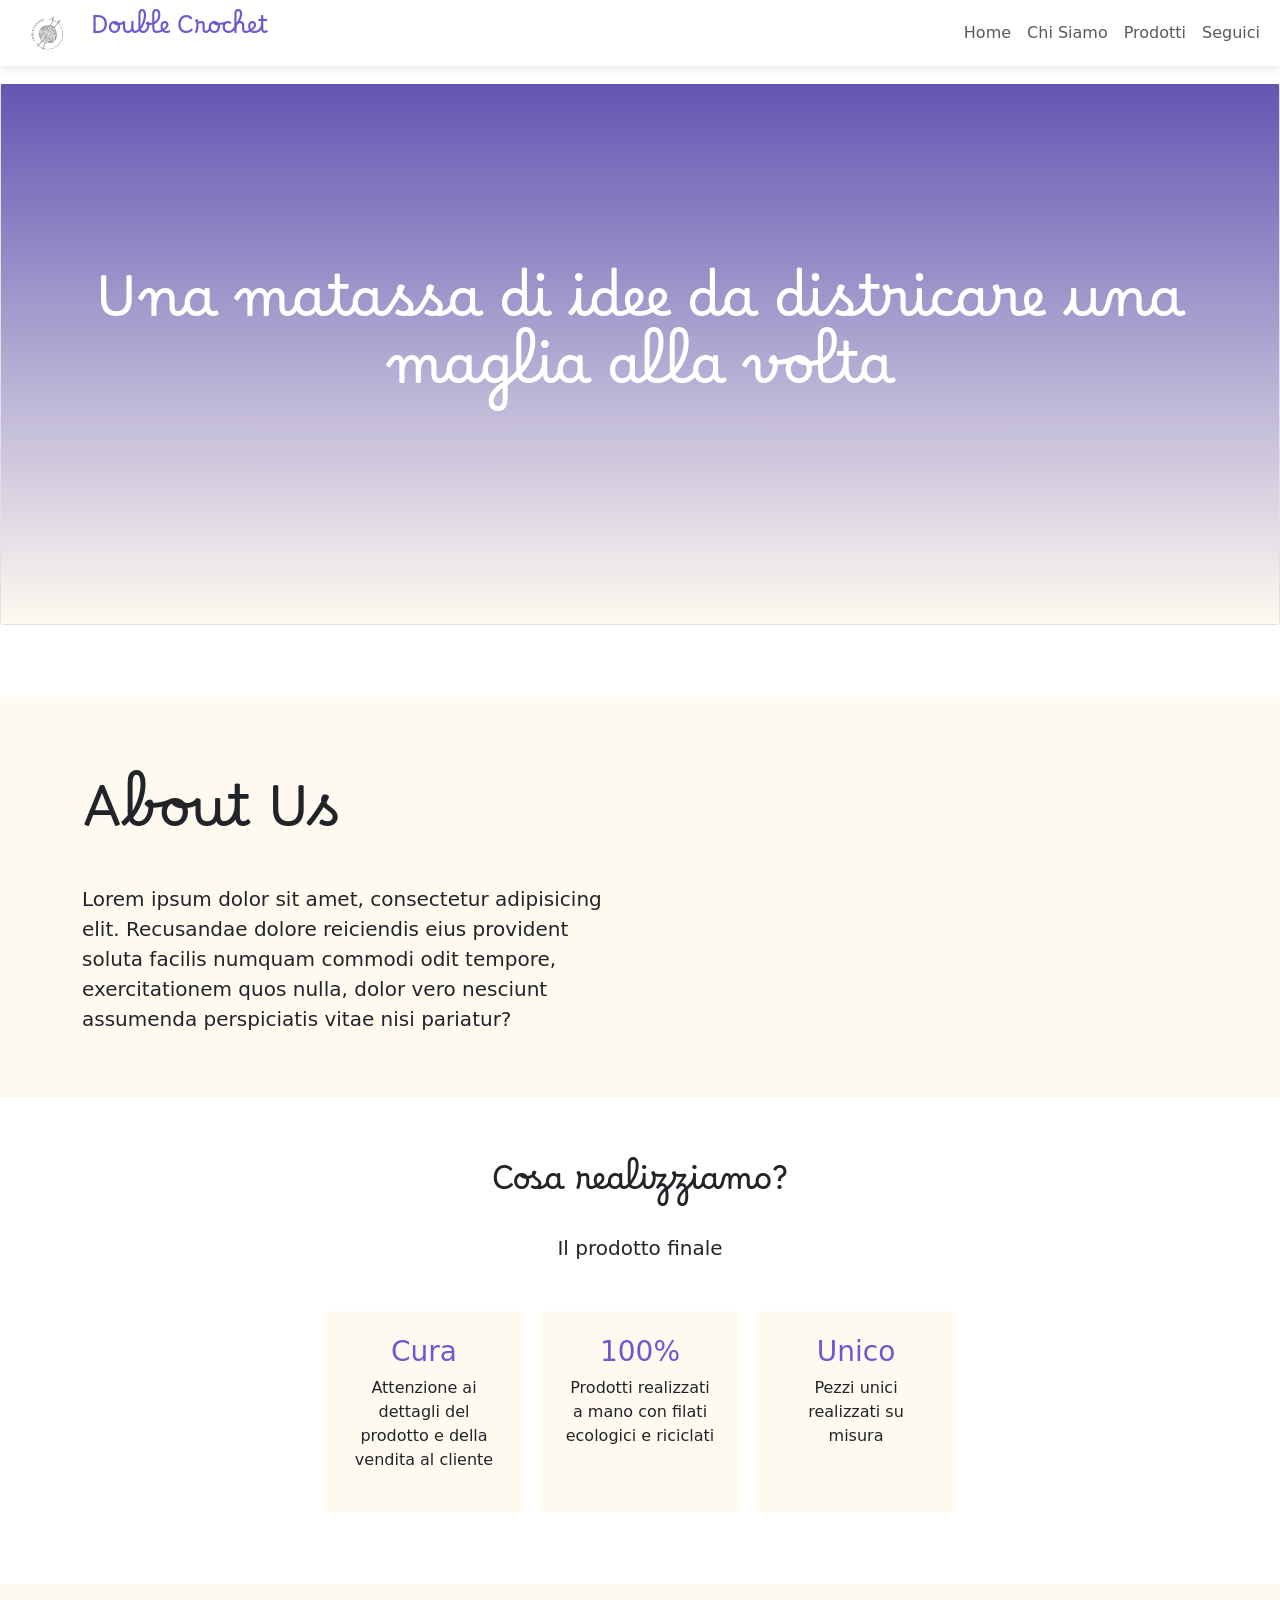
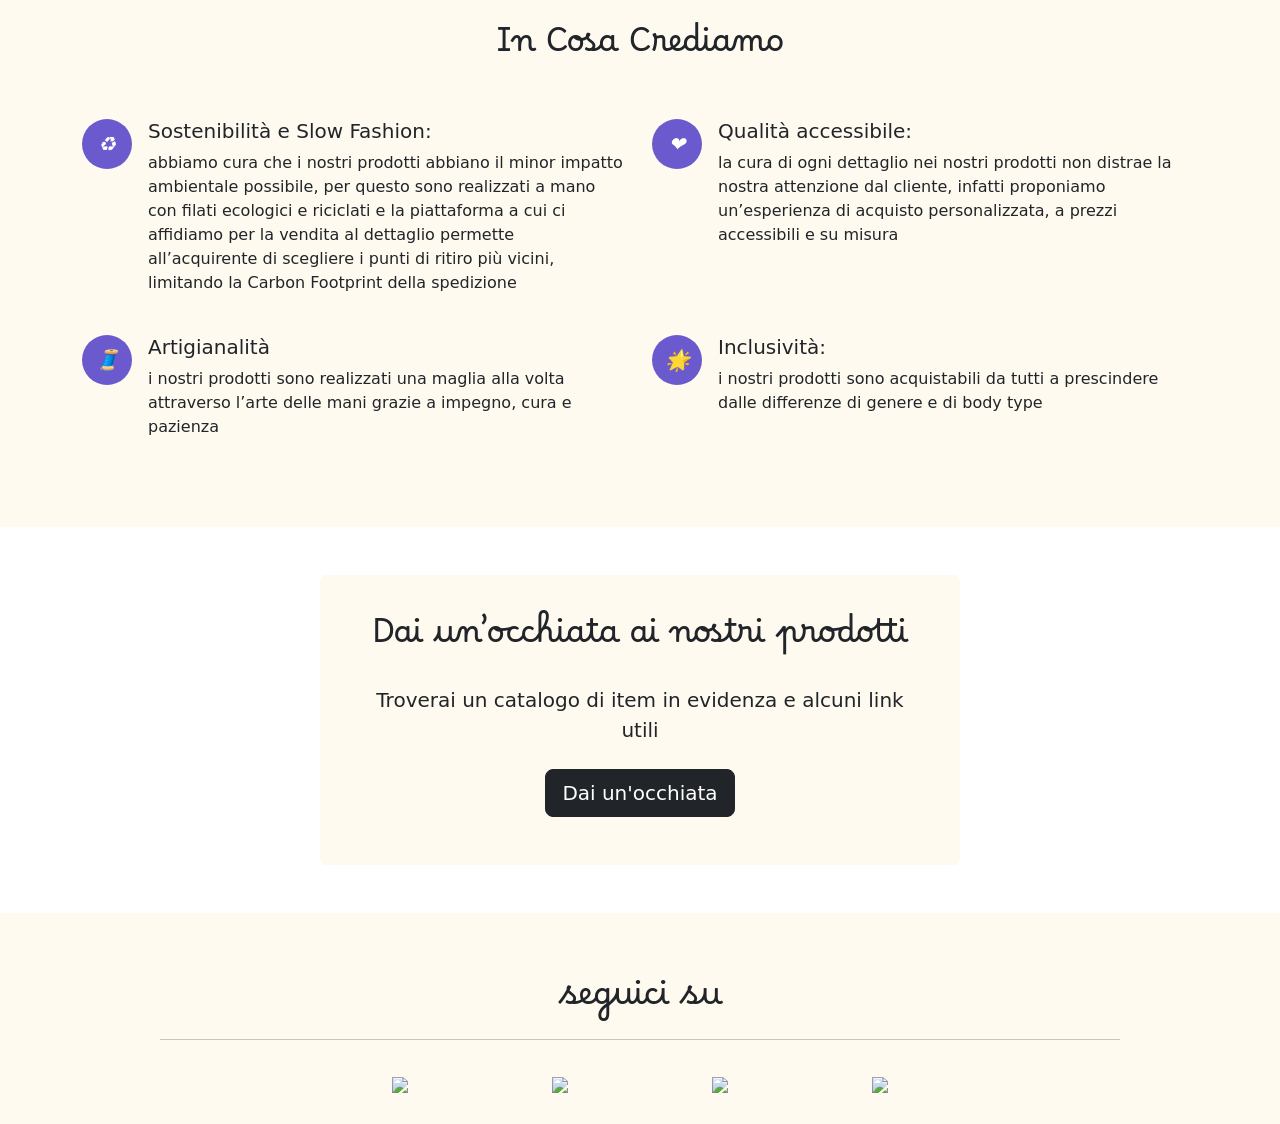
==== index.html @ 1f6bd1cf "prima modifica testi" ====
<!doctype html>
    <head>
        <meta charset="utf-8">
        <meta name="viewport" content="width=device-width, initial-scale=1">
        <title>About DoubleCrochet</title>
        <link rel="icon" type="image/x-icon" href="./images/icon.png"> <!--logo sulla tab-->
        <link rel="stylesheet" href="./style.css">
        <link href="https://cdn.jsdelivr.net/npm/bootstrap@5.3.8/dist/css/bootstrap.min.css" rel="stylesheet" integrity="sha384-sRIl4kxILFvY47J16cr9ZwB07vP4J8+LH7qKQnuqkuIAvNWLzeN8tE5YBujZqJLB" crossorigin="anonymous">
        <!--font google-->
        <link rel="preconnect" href="https://fonts.googleapis.com">
        <link rel="preconnect" href="https://fonts.gstatic.com" crossorigin>
        <link href="https://fonts.googleapis.com/css2?family=Borel&display=swap" rel="stylesheet">
    </head>
  <body>
    <nav class="navbar navbar-expand-lg fixed-top custom-navbar"> <!--navbar-->
        <div class="container-fluid">
          <!-- Brand -->
          <a class="navbar-brand d-flex align-items-center" href="#">
            <img id="logo-crochet" src="./images/Double Crochet (1).png" alt="Logo" class="logo me-2">
            <span class="borel-text brand-text">Double Crochet</span>
          </a>
    
          <!-- Toggler -->
          <button class="navbar-toggler" type="button" data-bs-toggle="collapse" 
            data-bs-target="#navbarSupportedContent"
            aria-controls="navbarSupportedContent" aria-expanded="false" 
            aria-label="Toggle navigation">
            <span class="navbar-toggler-icon"></span>
          </button>
    
          <!-- Menu -->
          <div class="collapse navbar-collapse" id="navbarSupportedContent">
            <ul class="navbar-nav ms-auto mb-2 mb-lg-0">
              <li class="nav-item">
                <a class="nav-link" href="#home">Home</a>
              </li>
              <li class="nav-item">
                <a class="nav-link" href="#about">Chi Siamo</a>
              </li>
              <li class="nav-item">
                <a class="nav-link" href="./pages/items.html">Prodotti</a>
              </li>
              <li class="nav-item">
                <a class="nav-link" href="#social">Seguici</a>
              </li>
            </ul>
          </div>
        </div>
      </nav>
      <!--motto-->
    <div id="home" class=" mx-auto mt-1 my-auto text-center border border-top-0 rounded rounded-1 " style="--bs-border-opacity: .5;">
        <div class="hero d-flex flex-column justify-content-center align-items-center text-center contentDiv">
            <h1 class="borel-text display-4 text-white"> Una matassa di idee da districare una maglia alla volta</h1>
        </div>
    </div>
    <br> <!--presentazione-->
    <section class="pt-5 mt-5 bg-cream" id="about">
        <div class="container py-5">
          <div class="row align-items-center">
            <div class="col-md-6">
              <h1 class="borel-text display-4 mb-4">About Us</h1>
              <p class="lead">Lorem ipsum dolor sit amet, consectetur adipisicing elit. Recusandae dolore reiciendis eius provident soluta facilis numquam commodi odit tempore, exercitationem quos nulla, dolor vero nesciunt assumenda perspiciatis vitae nisi pariatur?</p>
            </div>
          </div>
        </div>
      </section>
    <br>
    <!-- Mission Section -->
    <section class="py-5">
        <div class="container">
        <div class="row justify-content-center">
            <div class="col-lg-8 text-center">
            <h2 class="borel-text mb-4">Cosa realizziamo?</h2>
            <p class="lead mb-4">Il prodotto finale</p>
            <div class="d-flex flex-wrap justify-content-center gap-3 mt-5">
                <div class="text-center p-4 rounded bg-cream" style="max-width: 200px;">
                <h3 class="text-lilla">Cura</h3>
                <p>Attenzione ai dettagli del prodotto e della vendita al cliente</p>
                </div>
                <div class="text-center p-4 rounded bg-cream" style="max-width: 200px;">
                <h3 class="text-lilla">100%</h3>
                <p>Prodotti realizzati a mano con filati ecologici e riciclati
                </p>
                </div>
                <div class="text-center p-4 rounded bg-cream" style="max-width: 200px;">
                <h3 class="text-lilla">Unico</h3>
                <p>Pezzi unici realizzati su misura
                </p>
                </div>
            </div>
            </div>
        </div>
        </div>
    </section>
    <br>
    <!-- Values Section -->
<section class="py-5 bg-cream">
    <div class="container">
      <h2 class="borel-text text-center mb-5">In Cosa Crediamo</h2>
      <div class="row">
        <div class="col-md-6 mb-4">
          <div class="d-flex">
            <div class="flex-shrink-0">
              <div class="bg-lilla text-white rounded-circle d-flex align-items-center justify-content-center" style="width: 50px; height: 50px;">
                <i class="fs-5">♻</i>
              </div>
            </div>
            <div class="flex-grow-1 ms-3">
              <h5 class="mt-0">Sostenibilità e Slow Fashion:</h5>
              <p>abbiamo cura che i nostri prodotti abbiano il minor impatto
                ambientale possibile, per questo sono realizzati a mano con filati ecologici e riciclati e la
                piattaforma a cui ci affidiamo per la vendita al dettaglio permette all’acquirente di scegliere i punti
                di ritiro più vicini, limitando la Carbon Footprint della spedizione</p>
            </div>
          </div>
        </div>
        <div class="col-md-6 mb-4">
          <div class="d-flex">
            <div class="flex-shrink-0">
              <div class="bg-lilla text-white rounded-circle d-flex align-items-center justify-content-center" style="width: 50px; height: 50px;">
                <i class="fs-5">❤</i>
              </div>
            </div>
            <div class="flex-grow-1 ms-3">
              <h5 class="mt-0">Qualità accessibile:</h5>
              <p> la cura di ogni dettaglio nei nostri prodotti non distrae la nostra attenzione dal
                cliente, infatti proponiamo un’esperienza di acquisto personalizzata, a prezzi accessibili e su misura </p>
            </div>
          </div>
        </div>
        <div class="col-md-6 mb-4">
          <div class="d-flex">
            <div class="flex-shrink-0">
              <div class="bg-lilla text-white rounded-circle d-flex align-items-center justify-content-center" style="width: 50px; height: 50px;">
                <i class="fs-5">🧵</i>
              </div>
            </div>
            <div class="flex-grow-1 ms-3">
              <h5 class="mt-0">Artigianalità</h5>
              <p>i nostri prodotti sono realizzati una maglia alla volta attraverso l’arte delle mani grazie
                a impegno, cura e pazienza</p>
            </div>
          </div>
        </div>
        <div class="col-md-6 mb-4">
          <div class="d-flex">
            <div class="flex-shrink-0">
              <div class="bg-lilla text-white rounded-circle d-flex align-items-center justify-content-center" style="width: 50px; height: 50px;">
                <i class="fs-5">🌟</i>
              </div>
            </div>
            <div class="flex-grow-1 ms-3">
              <h5 class="mt-0">Inclusività:</h5>
              <p>i nostri prodotti sono acquistabili da tutti a prescindere dalle differenze di genere e di
                body type</p>
            </div>
          </div>
        </div>
      </div>
    </div>
  </section>
  
  <!-- Call to Action -->
  <section class="py-5 w-75 mx-auto my-auto ">
    <div class="container ">
      <div class="row justify-content-center">
        <div class="col-lg-8 text-center p-5 rounded bg-cream">
          <h2 class="borel-text mb-4">Dai un’occhiata ai nostri prodotti</h2>
          <p class="lead mb-4">Troverai un catalogo di item in evidenza e alcuni link utili</p>
          <a href="./pages/items.html" class="btn btn-dark btn-lg">Dai un'occhiata</a>
        </div>
      </div>
    </div>
  </section>

  <!--social-->
<section id="social" class=" d-flex flex-column text-center bg-cream" >
    <br>
    <div class="w-75 mx-auto my-auto mb-3">
        <h2 class="mt-5 borel-text">seguici su</h2>
        <hr>
    </div>
    <div class="container text-center w-50 mx-auto my-auto">
      <div class="row">
        <div class="col col-6 col-md-4 col-lg-3 mb-1">
          <div class="w-50 mx-auto my-auto">
            <a href="https://www.instagram.com/double.crochet05/"><img src="https://www.edigitalagency.com.au/wp-content/uploads/Instagram-logo-PNG-black-large-size.png" class="img-fluid"></a>
          </div>
        </div>
        <div class="col col-6 col-md-4 col-lg-3 mb-1">
          <div class="w-50 mx-auto my-auto">
            <a href="default.asp"><img src="https://www.pngplay.com/wp-content/uploads/3/Black-Facebook-Logo-Transparent-Background.png" class="img-fluid"></a>
          </div>
        </div>
        <div class="col col-6 col-md-4 col-lg-3 mb-1">
          <div class="w-50 mx-auto my-auto">
            <a href="default.asp"><img src="https://seekvectors.com/files/download/Tik-Tok-Logo-21.png" class="img-fluid"></a>
          </div>
        </div>
        <div class="col col-6 col-md-4 col-lg-3 mb-1">
          <div class="w-50 mx-auto my-auto">
            <a href="default.asp"><img src="https://www.logologo.com/freelogos/Circular-Pinterest-icon-black.png" class="img-fluid"></a>
          </div>
        </div>
      </div>
    </div>
    <br>
  </section>
    <script src="https://cdn.jsdelivr.net/npm/bootstrap@5.3.8/dist/js/bootstrap.bundle.min.js" integrity="sha384-FKyoEForCGlyvwx9Hj09JcYn3nv7wiPVlz7YYwJrWVcXK/BmnVDxM+D2scQbITxI" crossorigin="anonymous"></script>
  </body>
</html>
---- style.css ----
body {
    padding-top: calc(60px + 1.5rem); /* altezza stimata della navbar */
}  

.hero {
    height: 60vh;
    background: linear-gradient(to bottom, #6356b3, #fefaf0);
  }

/*FONT*/
.borel-text {
    font-family: 'Borel', cursive;
  }

/*NAVBAR*/
.custom-navbar {
    background-color: rgba(255, 255, 255, 0.95);
    box-shadow: 0 2px 10px rgba(0, 0, 0, 0.1);
  }

  /* Spazio sotto la navbar per evitare che copra i contenuti */
    body {
        padding-top: 80px;             /* uguale all’altezza navbar */
    }

    /* Responsive */
@media (max-width: 768px) {
    .logo {
      height: 50px;
    }
    .brand-text {
      font-size: 1.4rem;
    }
    body {
      padding-top: 50px;           /* navbar più bassa in mobile */
    }
  }

  @media (max-width: 768px) {
    #logo-crochet {
        display: none !important;
    }
  }

  /*COLORI*/
  .brand-text {
    color: #6a5acd; /* Lilla */
    font-size: 1.5rem;
  }
  .bg-cream {
    background-color: #fefaf0; /* Crema */
  }
  .bg-lilla {
    background-color: #6a5acd; /* Lilla */
  }
  .text-lilla {
    color: #6a5acd;
  }
  .border-lilla {
    border-color: #6a5acd !important;
  }
  .about-line {
    border-color: #6a5acd !important;
  }
  .btn-primary {
    background-color: #6a5acd;
    border-color: #6a5acd;
  }
  .btn-outline-primary {
    color: #6a5acd;
    border-color: #6a5acd;
  }
  .btn-outline-primary:hover {
    background-color: #6a5acd;
    color: white;
  }

  /*ICONE E LOGHI*/
  .social-icon {
    transition: transform 0.3s;
  }
  .social-icon:hover {
    transform: scale(1.1);
  }

  .logo {
    height: 40px;
  }

  /*ombre*/
  .ombra1 {
    border: 1px solid black;
    padding: 10px;
    box-shadow: 2px 4px 8px rgba(0, 0, 0, 0.1);
  }
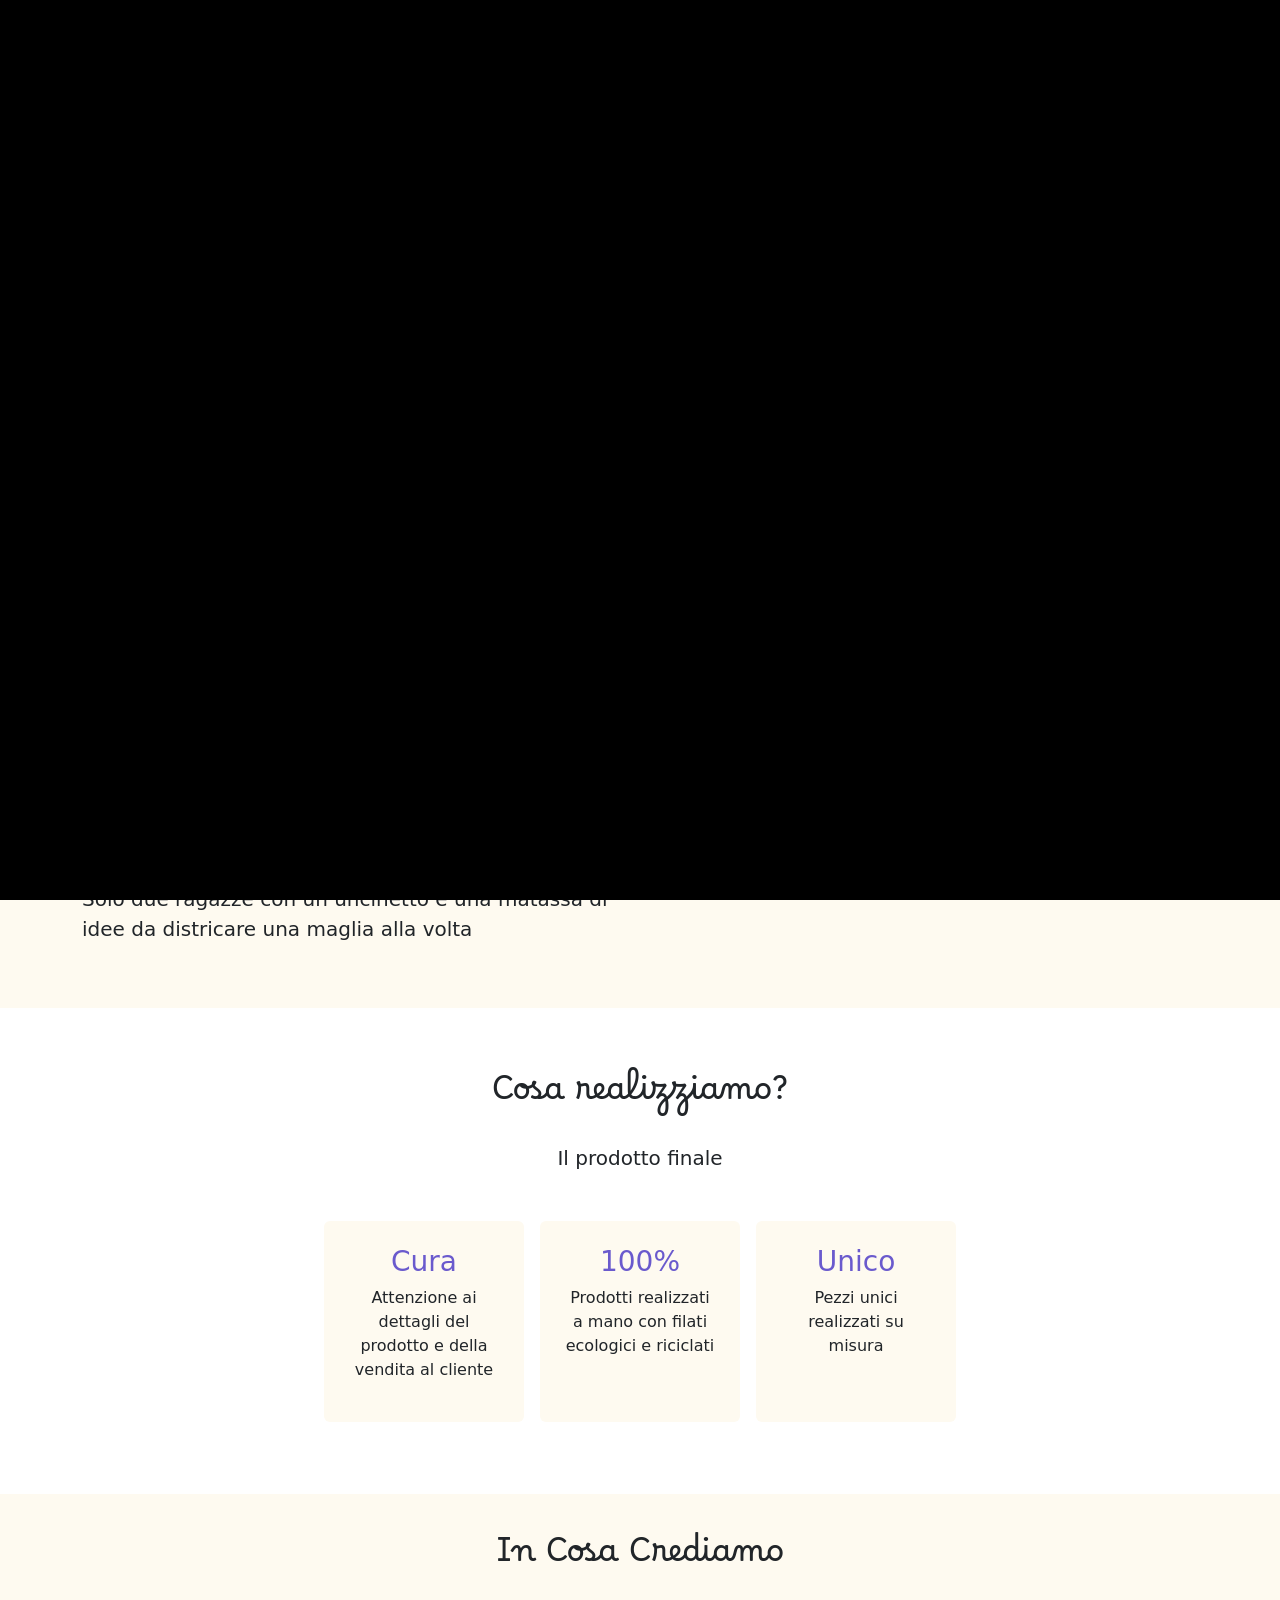
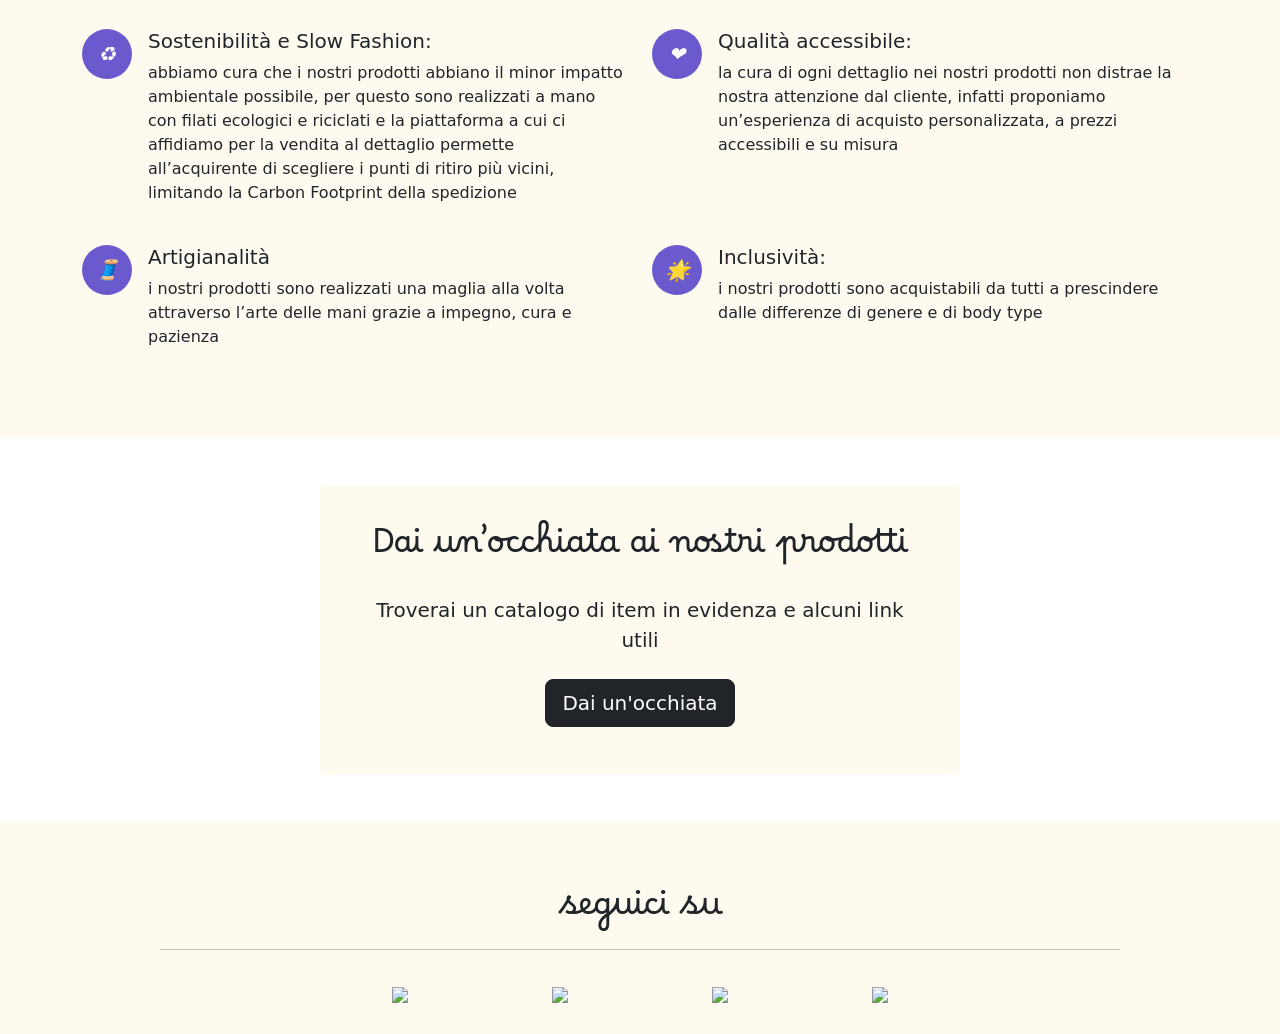
==== commit 291598dc: "aggiunta video intro" ====
--- a/index.html
+++ b/index.html
@@ -12,6 +12,23 @@
         <link href="https://fonts.googleapis.com/css2?family=Borel&display=swap" rel="stylesheet">
     </head>
   <body>
+
+     <!--VIDEO-->
+     <div id="splash-screen">
+      <!-- Video Desktop -->
+      <video autoplay muted playsinline class="splash-video desktop-video">
+          <source src="./videos/introDesktop.mp4" type="video/mp4">
+          Il tuo browser non supporta il tag video.
+      </video>
+  
+      <!-- Video Mobile -->
+      <video autoplay muted playsinline class="splash-video mobile-video">
+          <source src="./videos/videoMobile.mp4" type="video/mp4">
+          Il tuo browser non supporta il tag video.
+      </video>
+  </div>
+
+
     <nav class="navbar navbar-expand-lg fixed-top custom-navbar"> <!--navbar-->
         <div class="container-fluid">
           <!-- Brand -->
@@ -59,7 +76,7 @@
           <div class="row align-items-center">
             <div class="col-md-6">
               <h1 class="borel-text display-4 mb-4">About Us</h1>
-              <p class="lead">Lorem ipsum dolor sit amet, consectetur adipisicing elit. Recusandae dolore reiciendis eius provident soluta facilis numquam commodi odit tempore, exercitationem quos nulla, dolor vero nesciunt assumenda perspiciatis vitae nisi pariatur?</p>
+              <p class="lead">Solo due ragazze con un uncinetto e una matassa di idee da districare una maglia alla volta</p>
             </div>
           </div>
         </div>
@@ -207,5 +224,18 @@
     <br>
   </section>
     <script src="https://cdn.jsdelivr.net/npm/bootstrap@5.3.8/dist/js/bootstrap.bundle.min.js" integrity="sha384-FKyoEForCGlyvwx9Hj09JcYn3nv7wiPVlz7YYwJrWVcXK/BmnVDxM+D2scQbITxI" crossorigin="anonymous"></script>
+    <script>
+      // Gestisci entrambi i video
+document.querySelectorAll('.splash-video').forEach(video => {
+    video.addEventListener('ended', function() {
+        const splashScreen = document.getElementById('splash-screen');
+        splashScreen.classList.add('fade-out');
+        
+        setTimeout(() => {
+            splashScreen.remove();
+        }, 500);
+    });
+});
+    </script>
   </body>
 </html>
--- a/style.css
+++ b/style.css
@@ -92,4 +92,60 @@
     border: 1px solid black;
     padding: 10px;
     box-shadow: 2px 4px 8px rgba(0, 0, 0, 0.1);
-  }+  }
+
+
+  #splash-screen {
+    position: fixed;
+    top: 0;
+    left: 0;
+    width: 100vw;
+    height: 100vh;
+    background-color: #000;
+    z-index: 9999;
+    display: flex;
+    justify-content: center;
+    align-items: center;
+    overflow: hidden;
+    opacity: 1;
+    visibility: visible;
+    transition: opacity 0.5s ease-out, visibility 0.5s;
+}
+
+/* Classe per il fade out */
+#splash-screen.fade-out {
+    opacity: 0;
+    visibility: hidden;
+}
+
+/* Nascondi mobile di default */
+.mobile-video { 
+    display: none; 
+}
+
+/* Mostra solo su mobile */
+@media (max-width: 768px) {
+    .desktop-video { 
+        display: none; 
+    }
+    .mobile-video { 
+        display: block;
+    }
+}
+
+/* Stili comuni per entrambi i video */
+.splash-video {
+    width: 80%;
+    max-width: 800px;
+    height: auto;
+    object-fit: contain;
+}
+
+@media (max-width: 768px) {
+  .splash-video {
+      width: auto;
+      height: auto;
+      max-width: 100%;
+      max-height: 100%;
+  }
+}
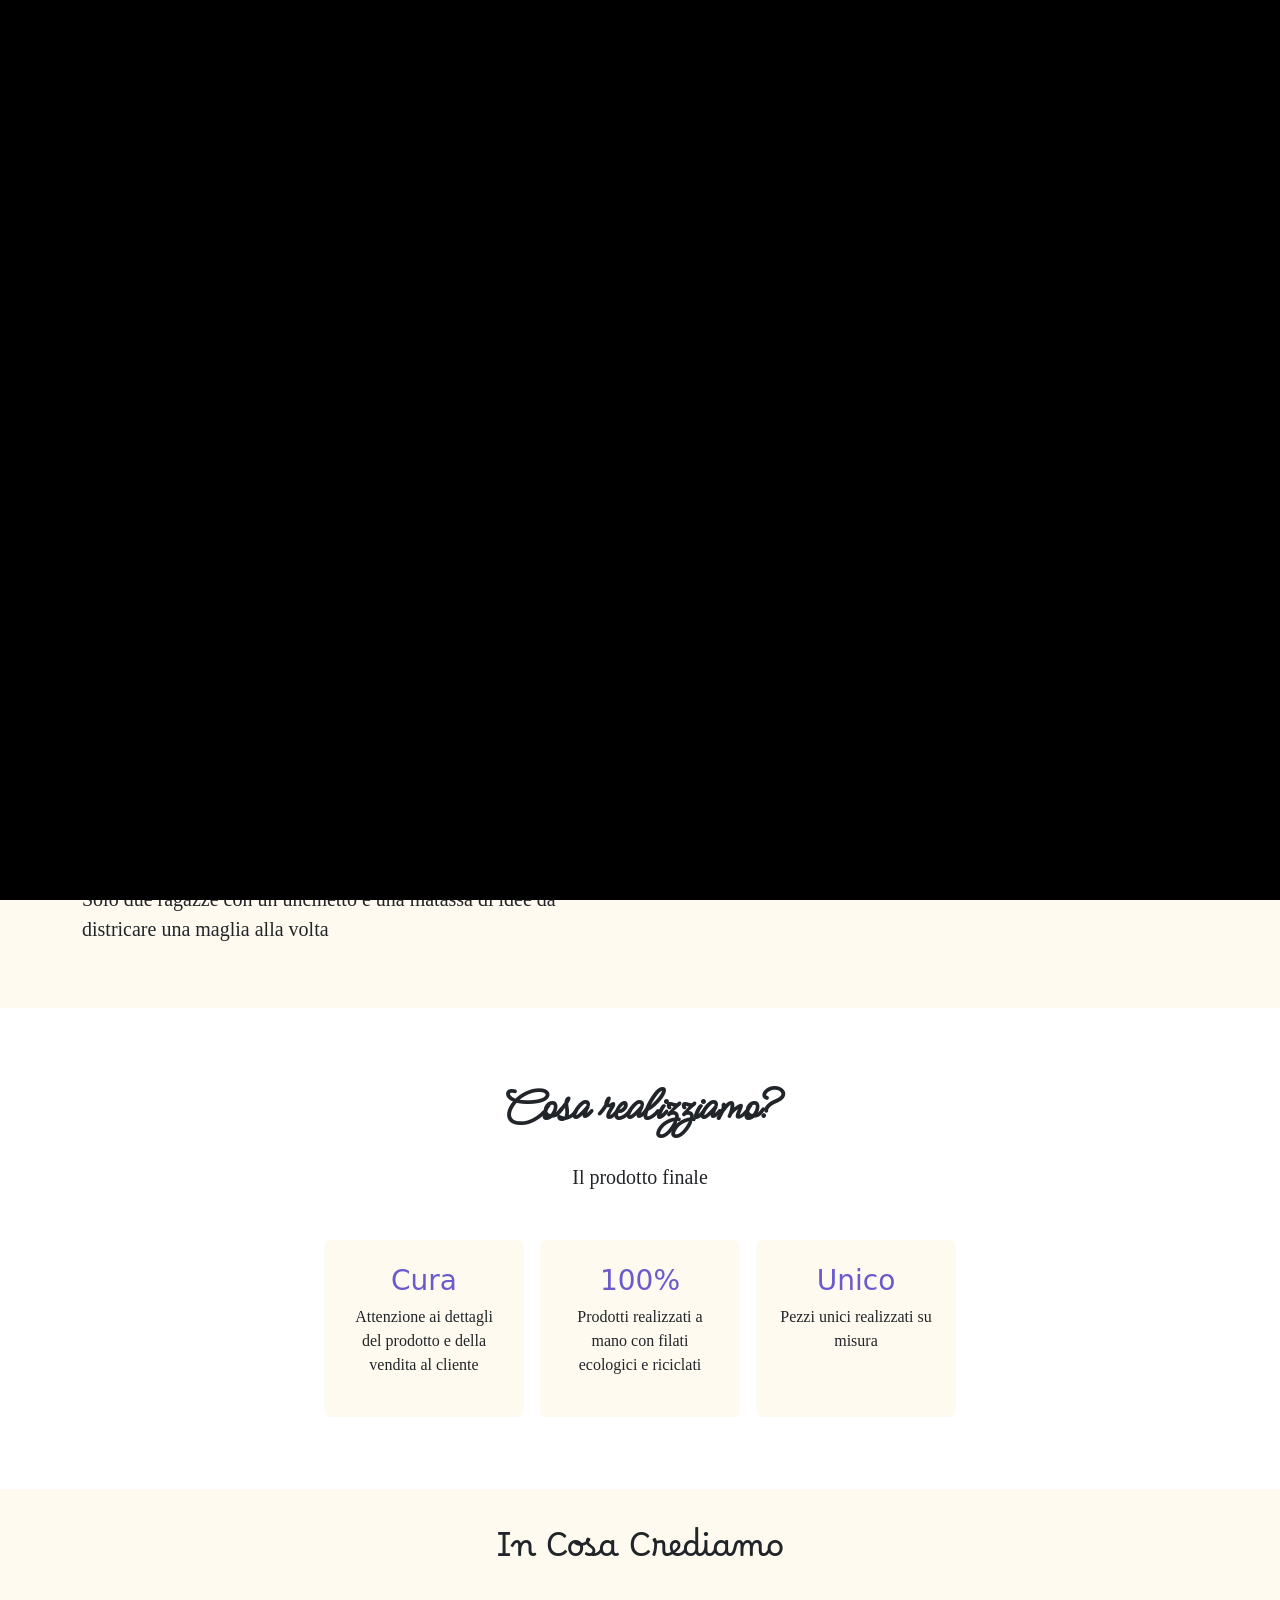
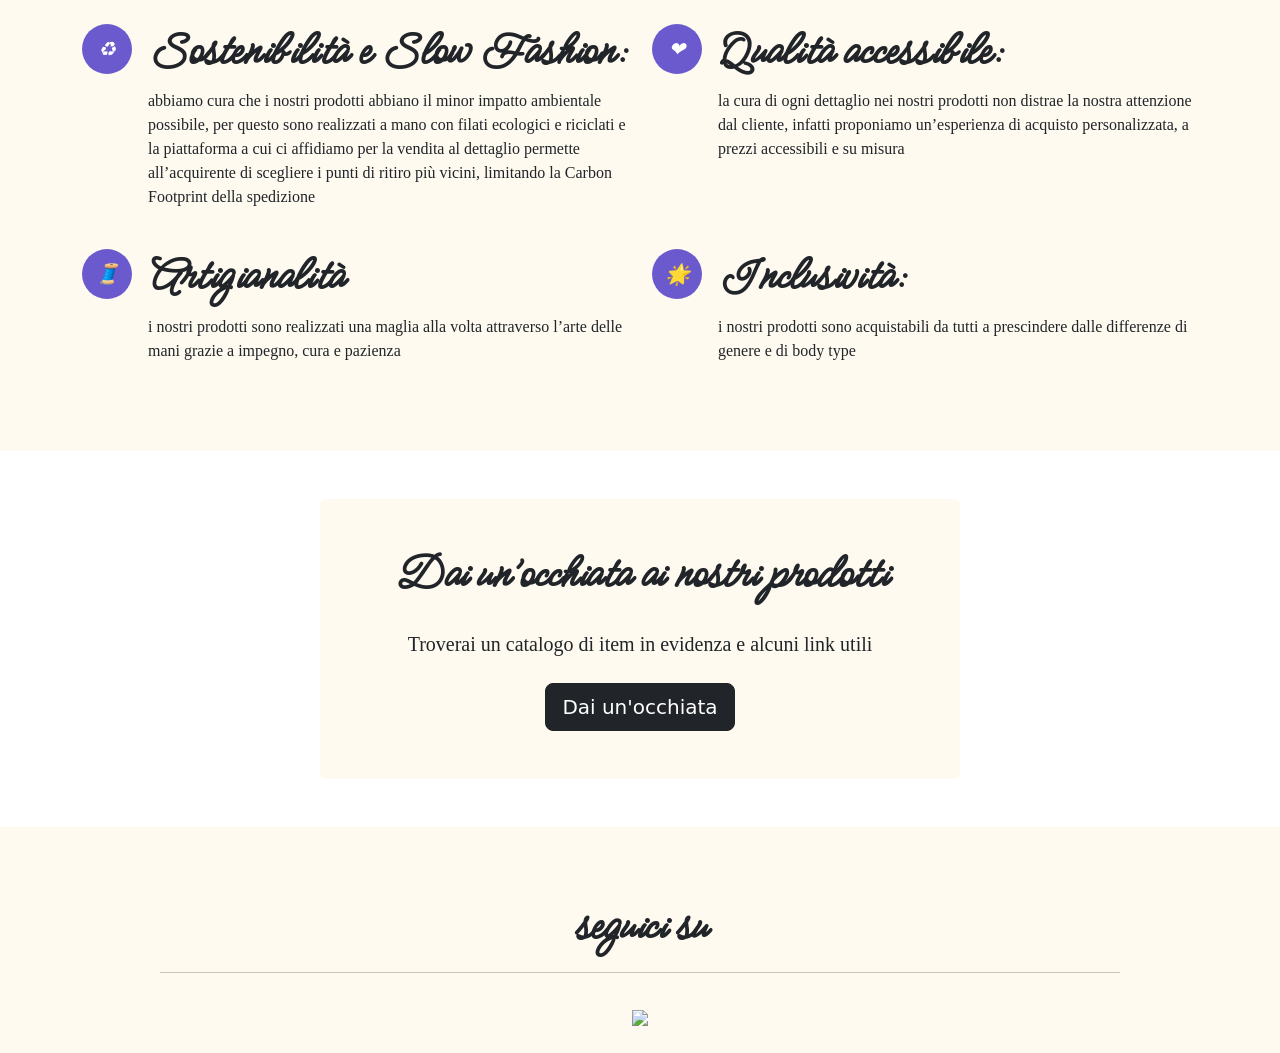
==== commit 84f59f9e: "modifiche al testo, alla sezione social e ai titoli" ====
--- a/index.html
+++ b/index.html
@@ -9,7 +9,8 @@
         <!--font google-->
         <link rel="preconnect" href="https://fonts.googleapis.com">
         <link rel="preconnect" href="https://fonts.gstatic.com" crossorigin>
-        <link href="https://fonts.googleapis.com/css2?family=Borel&display=swap" rel="stylesheet">
+        <link href="https://fonts.googleapis.com/css2?family=Borel&family=Meow+Script&family=Tinos:ital,wght@0,400;0,700;1,400;1,700&display=swap" rel="stylesheet">
+
     </head>
   <body>
 
@@ -23,7 +24,7 @@
   
       <!-- Video Mobile -->
       <video autoplay muted playsinline class="splash-video mobile-video">
-          <source src="./videos/videoMobile.mp4" type="video/mp4">
+          <source src="./videos/videoMobileBorders.mp4" type="video/mp4">
           Il tuo browser non supporta il tag video.
       </video>
   </div>
@@ -34,7 +35,7 @@
           <!-- Brand -->
           <a class="navbar-brand d-flex align-items-center" href="#">
             <img id="logo-crochet" src="./images/Double Crochet (1).png" alt="Logo" class="logo me-2">
-            <span class="borel-text brand-text">Double Crochet</span>
+            <span class="meow-script-regular brand-text">Double Crochet</span>
           </a>
     
           <!-- Toggler -->
@@ -67,7 +68,7 @@
       <!--motto-->
     <div id="home" class=" mx-auto mt-1 my-auto text-center border border-top-0 rounded rounded-1 " style="--bs-border-opacity: .5;">
         <div class="hero d-flex flex-column justify-content-center align-items-center text-center contentDiv">
-            <h1 class="borel-text display-4 text-white"> Una matassa di idee da districare una maglia alla volta</h1>
+            <h1 class="meow-script-regular display-4 text-white"> Una matassa di idee da districare una maglia alla volta</h1>
         </div>
     </div>
     <br> <!--presentazione-->
@@ -75,8 +76,8 @@
         <div class="container py-5">
           <div class="row align-items-center">
             <div class="col-md-6">
-              <h1 class="borel-text display-4 mb-4">About Us</h1>
-              <p class="lead">Solo due ragazze con un uncinetto e una matassa di idee da districare una maglia alla volta</p>
+              <h1 class="meow-script-regular display-4 mb-4">About Us</h1>
+              <p class="lead tinosText">Solo due ragazze con un uncinetto e una matassa di idee da districare una maglia alla volta</p>
             </div>
           </div>
         </div>
@@ -87,21 +88,21 @@
         <div class="container">
         <div class="row justify-content-center">
             <div class="col-lg-8 text-center">
-            <h2 class="borel-text mb-4">Cosa realizziamo?</h2>
-            <p class="lead mb-4">Il prodotto finale</p>
+            <h2 class="meow-script-regular mb-4">Cosa realizziamo?</h2>
+            <p class="lead mb-4 tinosText">Il prodotto finale</p>
             <div class="d-flex flex-wrap justify-content-center gap-3 mt-5">
                 <div class="text-center p-4 rounded bg-cream" style="max-width: 200px;">
                 <h3 class="text-lilla">Cura</h3>
-                <p>Attenzione ai dettagli del prodotto e della vendita al cliente</p>
+                <p class="tinosText">Attenzione ai dettagli del prodotto e della vendita al cliente</p>
                 </div>
                 <div class="text-center p-4 rounded bg-cream" style="max-width: 200px;">
                 <h3 class="text-lilla">100%</h3>
-                <p>Prodotti realizzati a mano con filati ecologici e riciclati
+                <p class="tinosText">Prodotti realizzati a mano con filati ecologici e riciclati
                 </p>
                 </div>
                 <div class="text-center p-4 rounded bg-cream" style="max-width: 200px;">
                 <h3 class="text-lilla">Unico</h3>
-                <p>Pezzi unici realizzati su misura
+                <p class="tinosText">Pezzi unici realizzati su misura
                 </p>
                 </div>
             </div>
@@ -123,8 +124,8 @@
               </div>
             </div>
             <div class="flex-grow-1 ms-3">
-              <h5 class="mt-0">Sostenibilità e Slow Fashion:</h5>
-              <p>abbiamo cura che i nostri prodotti abbiano il minor impatto
+              <h5 class="mt-0 meow-script-regular">Sostenibilità e Slow Fashion:</h5>
+              <p class="tinosText">abbiamo cura che i nostri prodotti abbiano il minor impatto
                 ambientale possibile, per questo sono realizzati a mano con filati ecologici e riciclati e la
                 piattaforma a cui ci affidiamo per la vendita al dettaglio permette all’acquirente di scegliere i punti
                 di ritiro più vicini, limitando la Carbon Footprint della spedizione</p>
@@ -139,8 +140,8 @@
               </div>
             </div>
             <div class="flex-grow-1 ms-3">
-              <h5 class="mt-0">Qualità accessibile:</h5>
-              <p> la cura di ogni dettaglio nei nostri prodotti non distrae la nostra attenzione dal
+              <h5 class="mt-0 meow-script-regular">Qualità accessibile:</h5>
+              <p class="tinosText"> la cura di ogni dettaglio nei nostri prodotti non distrae la nostra attenzione dal
                 cliente, infatti proponiamo un’esperienza di acquisto personalizzata, a prezzi accessibili e su misura </p>
             </div>
           </div>
@@ -153,8 +154,8 @@
               </div>
             </div>
             <div class="flex-grow-1 ms-3">
-              <h5 class="mt-0">Artigianalità</h5>
-              <p>i nostri prodotti sono realizzati una maglia alla volta attraverso l’arte delle mani grazie
+              <h5 class="mt-0 meow-script-regular">Artigianalità</h5>
+              <p class="tinosText">i nostri prodotti sono realizzati una maglia alla volta attraverso l’arte delle mani grazie
                 a impegno, cura e pazienza</p>
             </div>
           </div>
@@ -167,8 +168,8 @@
               </div>
             </div>
             <div class="flex-grow-1 ms-3">
-              <h5 class="mt-0">Inclusività:</h5>
-              <p>i nostri prodotti sono acquistabili da tutti a prescindere dalle differenze di genere e di
+              <h5 class="mt-0 meow-script-regular">Inclusività:</h5>
+              <p class="tinosText">i nostri prodotti sono acquistabili da tutti a prescindere dalle differenze di genere e di
                 body type</p>
             </div>
           </div>
@@ -182,47 +183,65 @@
     <div class="container ">
       <div class="row justify-content-center">
         <div class="col-lg-8 text-center p-5 rounded bg-cream">
-          <h2 class="borel-text mb-4">Dai un’occhiata ai nostri prodotti</h2>
-          <p class="lead mb-4">Troverai un catalogo di item in evidenza e alcuni link utili</p>
-          <a href="./pages/items.html" class="btn btn-dark btn-lg">Dai un'occhiata</a>
+          <h2 class="meow-script-regular mb-4">Dai un’occhiata ai nostri prodotti</h2>
+          <p class="lead mb-4 tinosText">Troverai un catalogo di item in evidenza e alcuni link utili</p>
+          <a href="./pages/items.html" class="btn btn-dark btn-lg tinosText">Dai un'occhiata</a>
         </div>
       </div>
     </div>
   </section>
 
   <!--social-->
-<section id="social" class=" d-flex flex-column text-center bg-cream" >
+  <section id="social" class="d-flex flex-column text-center bg-cream">
     <br>
     <div class="w-75 mx-auto my-auto mb-3">
-        <h2 class="mt-5 borel-text">seguici su</h2>
-        <hr>
-    </div>
-    <div class="container text-center w-50 mx-auto my-auto">
-      <div class="row">
+      <h2 class="mt-5 meow-script-regular">seguici su</h2>
+      <hr>
+    </div>
+  
+    <div class="container text-center mx-auto my-auto">
+      <div class="d-flex justify-content-center">
+        <div class="w-25">
+          <a href="https://www.instagram.com/double.crochet05/">
+            <img src="https://www.edigitalagency.com.au/wp-content/uploads/Instagram-logo-PNG-black-large-size.png" 
+                 class="img-fluid" 
+                 style="max-width: 80px;">
+          </a>
+        </div>
+      </div>
+    </div>
+  
+        <!-- Appunti: altri social (nascosti)
         <div class="col col-6 col-md-4 col-lg-3 mb-1">
           <div class="w-50 mx-auto my-auto">
-            <a href="https://www.instagram.com/double.crochet05/"><img src="https://www.edigitalagency.com.au/wp-content/uploads/Instagram-logo-PNG-black-large-size.png" class="img-fluid"></a>
-          </div>
-        </div>
+            <a href="default.asp">
+              <img src="https://www.pngplay.com/wp-content/uploads/3/Black-Facebook-Logo-Transparent-Background.png" class="img-fluid">
+            </a>
+          </div>
+        </div>
+  
         <div class="col col-6 col-md-4 col-lg-3 mb-1">
           <div class="w-50 mx-auto my-auto">
-            <a href="default.asp"><img src="https://www.pngplay.com/wp-content/uploads/3/Black-Facebook-Logo-Transparent-Background.png" class="img-fluid"></a>
-          </div>
-        </div>
+            <a href="default.asp">
+              <img src="https://seekvectors.com/files/download/Tik-Tok-Logo-21.png" class="img-fluid">
+            </a>
+          </div>
+        </div>
+  
         <div class="col col-6 col-md-4 col-lg-3 mb-1">
           <div class="w-50 mx-auto my-auto">
-            <a href="default.asp"><img src="https://seekvectors.com/files/download/Tik-Tok-Logo-21.png" class="img-fluid"></a>
-          </div>
-        </div>
-        <div class="col col-6 col-md-4 col-lg-3 mb-1">
-          <div class="w-50 mx-auto my-auto">
-            <a href="default.asp"><img src="https://www.logologo.com/freelogos/Circular-Pinterest-icon-black.png" class="img-fluid"></a>
-          </div>
-        </div>
+            <a href="default.asp">
+              <img src="https://www.logologo.com/freelogos/Circular-Pinterest-icon-black.png" class="img-fluid">
+            </a>
+          </div>
+        </div>
+        -->
+  
       </div>
     </div>
     <br>
   </section>
+  
     <script src="https://cdn.jsdelivr.net/npm/bootstrap@5.3.8/dist/js/bootstrap.bundle.min.js" integrity="sha384-FKyoEForCGlyvwx9Hj09JcYn3nv7wiPVlz7YYwJrWVcXK/BmnVDxM+D2scQbITxI" crossorigin="anonymous"></script>
     <script>
       // Gestisci entrambi i video
--- a/style.css
+++ b/style.css
@@ -11,6 +11,25 @@
 .borel-text {
     font-family: 'Borel', cursive;
   }
+
+.tinosText {
+  font-family: "Tinos", serif;
+}  
+
+.meow-script-regular {
+  font-family: "Meow Script", cursive;
+  font-weight: 600;
+  font-style: normal;
+  font-size: 48px;
+}
+
+@media (max-width: 768px) {
+  .meow-script-regular {
+    /* Riduci la dimensione */
+    font-size: 32px; 
+  }
+}
+
 
 /*NAVBAR*/
 .custom-navbar {
@@ -124,7 +143,7 @@
 }
 
 /* Mostra solo su mobile */
-@media (max-width: 768px) {
+@media (max-width: 1000px) {
     .desktop-video { 
         display: none; 
     }
@@ -135,17 +154,26 @@
 
 /* Stili comuni per entrambi i video */
 .splash-video {
-    width: 80%;
+    width: 100%;
     max-width: 800px;
     height: auto;
     object-fit: contain;
-}
+  }
+  
 
-@media (max-width: 768px) {
-  .splash-video {
-      width: auto;
-      height: auto;
-      max-width: 100%;
-      max-height: 100%;
+  .desktop-video.splash-video {
+      width: 100%;       
+      height: 100%;       
+      object-fit: cover;  
+      max-width: none;    
   }
-}
+  
+  /* Il resto del tuo CSS rimane invariato */
+  @media (max-width: 768px) {
+   .splash-video {
+   width: auto;
+   height: auto;
+   max-width: 100%;
+   max-height: 100%;
+   }
+  }
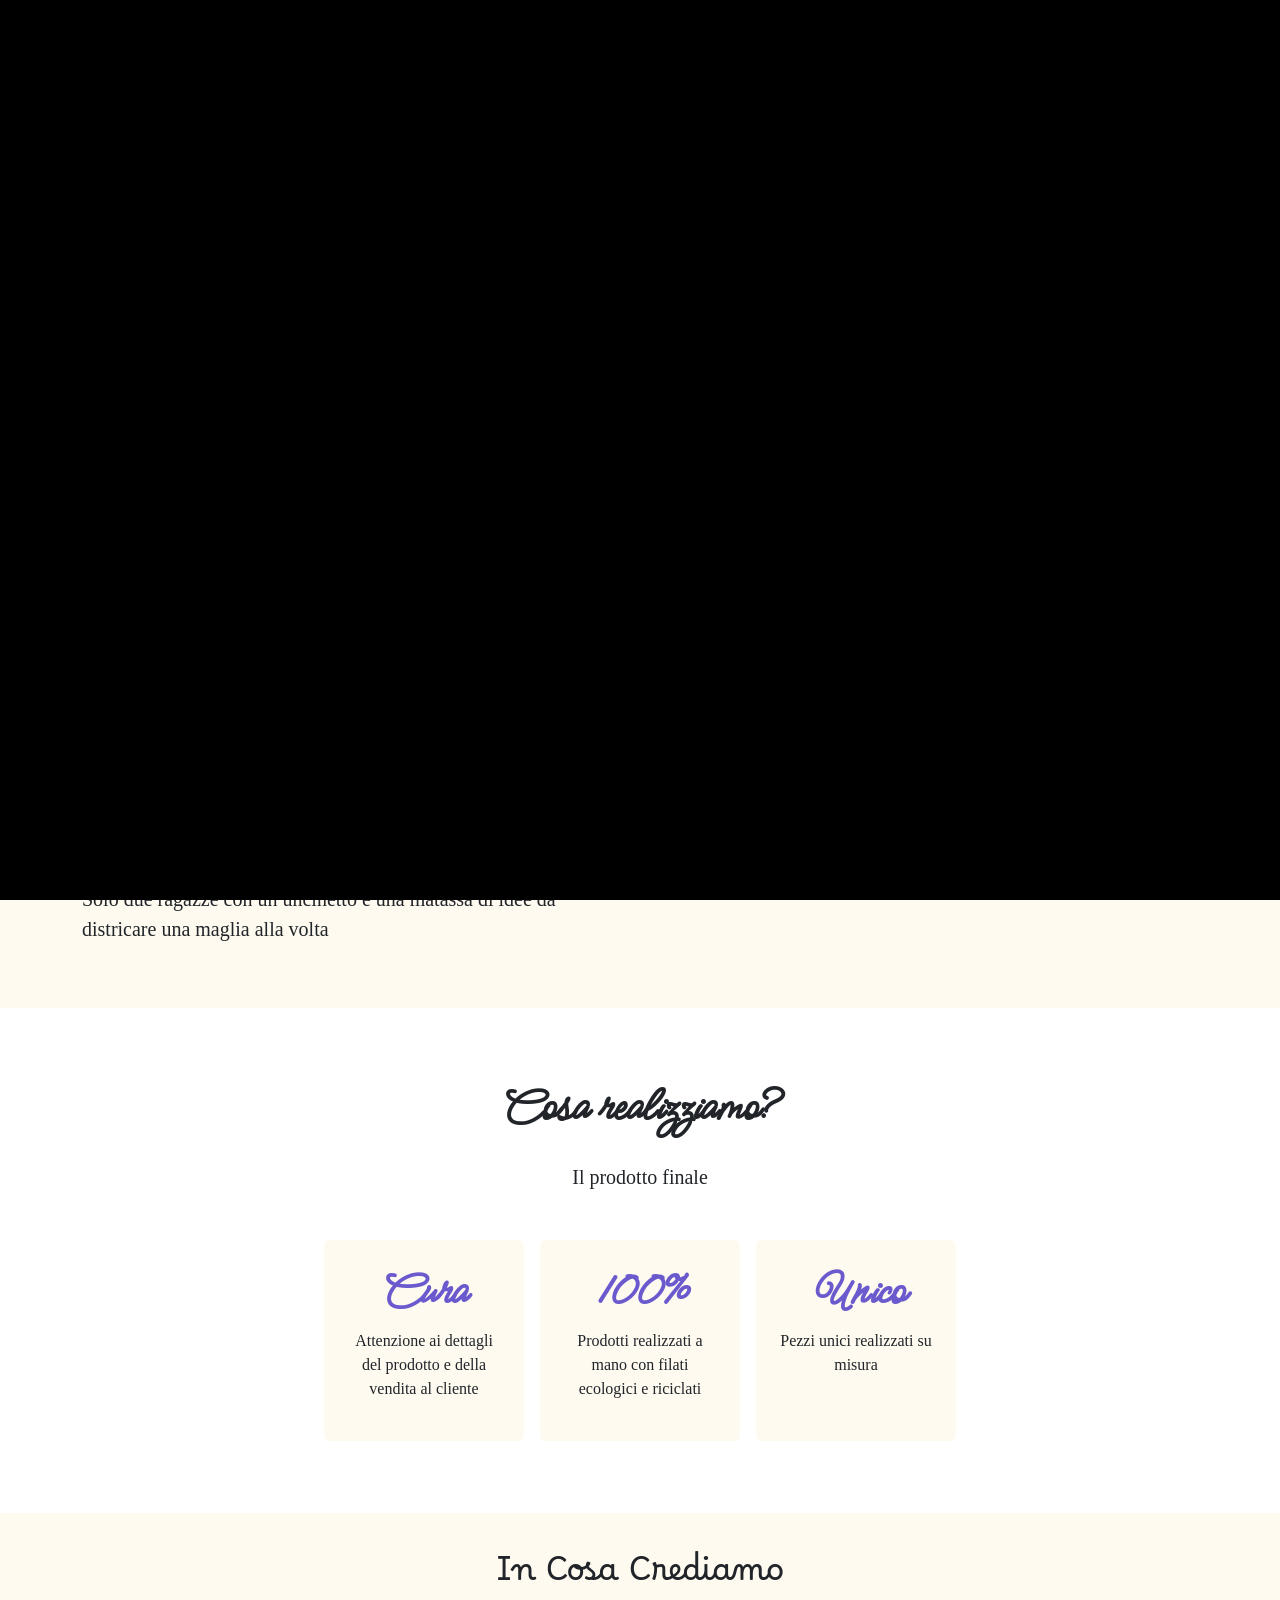
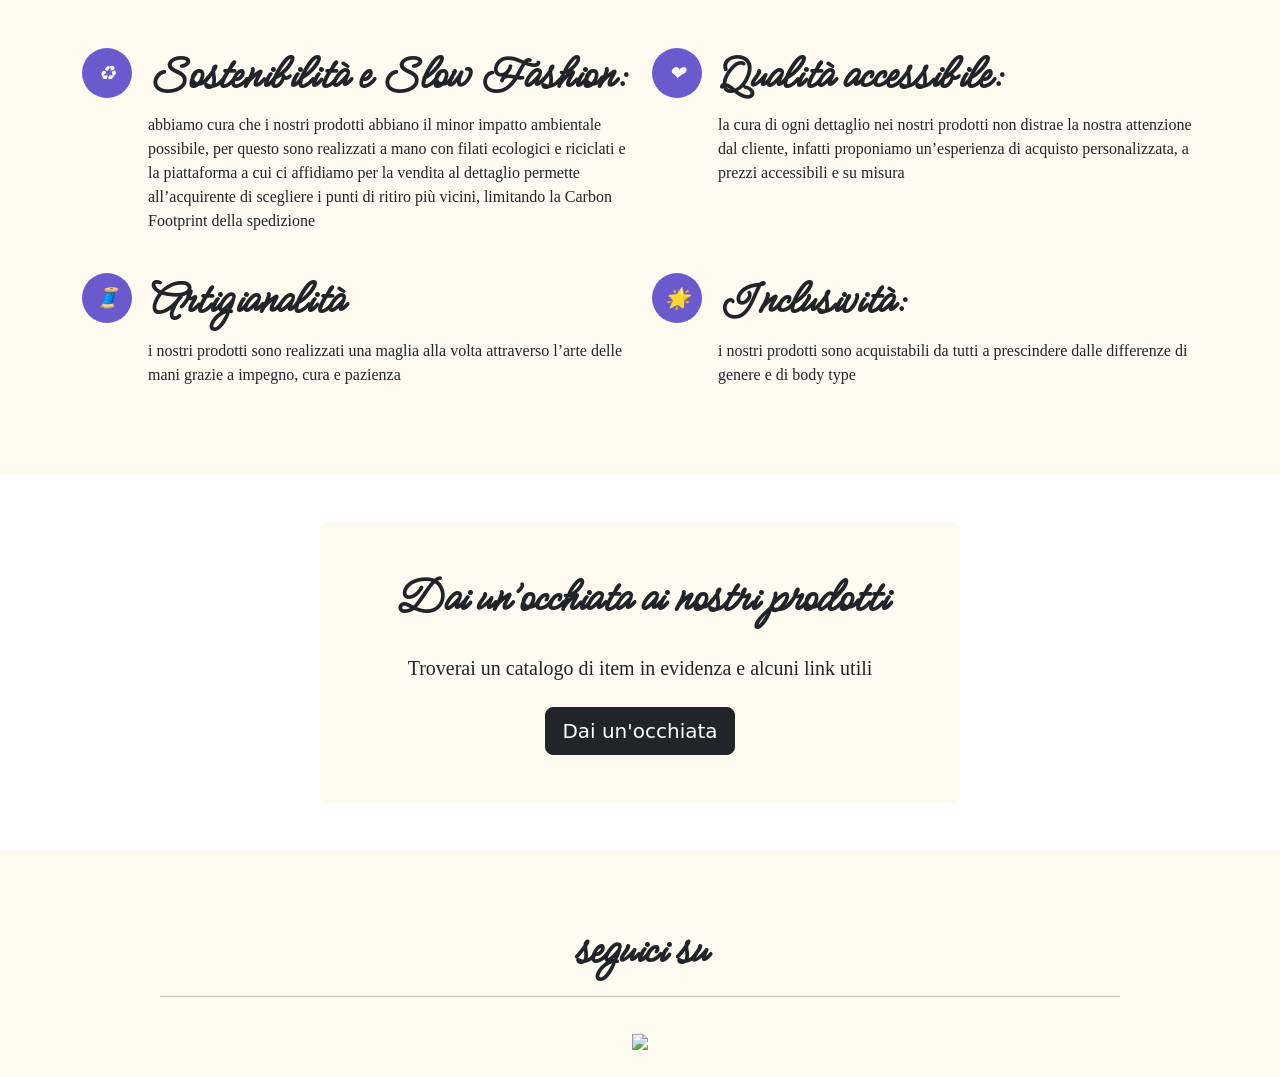
==== commit 05a3ab28: "modifiche alla pagina items.hmtl: aggiunto nuovi carousel e immagini" ====
--- a/index.html
+++ b/index.html
@@ -92,16 +92,16 @@
             <p class="lead mb-4 tinosText">Il prodotto finale</p>
             <div class="d-flex flex-wrap justify-content-center gap-3 mt-5">
                 <div class="text-center p-4 rounded bg-cream" style="max-width: 200px;">
-                <h3 class="text-lilla">Cura</h3>
+                <h3 class="text-lilla meow-script-regular">Cura</h3>
                 <p class="tinosText">Attenzione ai dettagli del prodotto e della vendita al cliente</p>
                 </div>
                 <div class="text-center p-4 rounded bg-cream" style="max-width: 200px;">
-                <h3 class="text-lilla">100%</h3>
+                <h3 class="text-lilla meow-script-regular">100%</h3>
                 <p class="tinosText">Prodotti realizzati a mano con filati ecologici e riciclati
                 </p>
                 </div>
                 <div class="text-center p-4 rounded bg-cream" style="max-width: 200px;">
-                <h3 class="text-lilla">Unico</h3>
+                <h3 class="text-lilla meow-script-regular">Unico</h3>
                 <p class="tinosText">Pezzi unici realizzati su misura
                 </p>
                 </div>
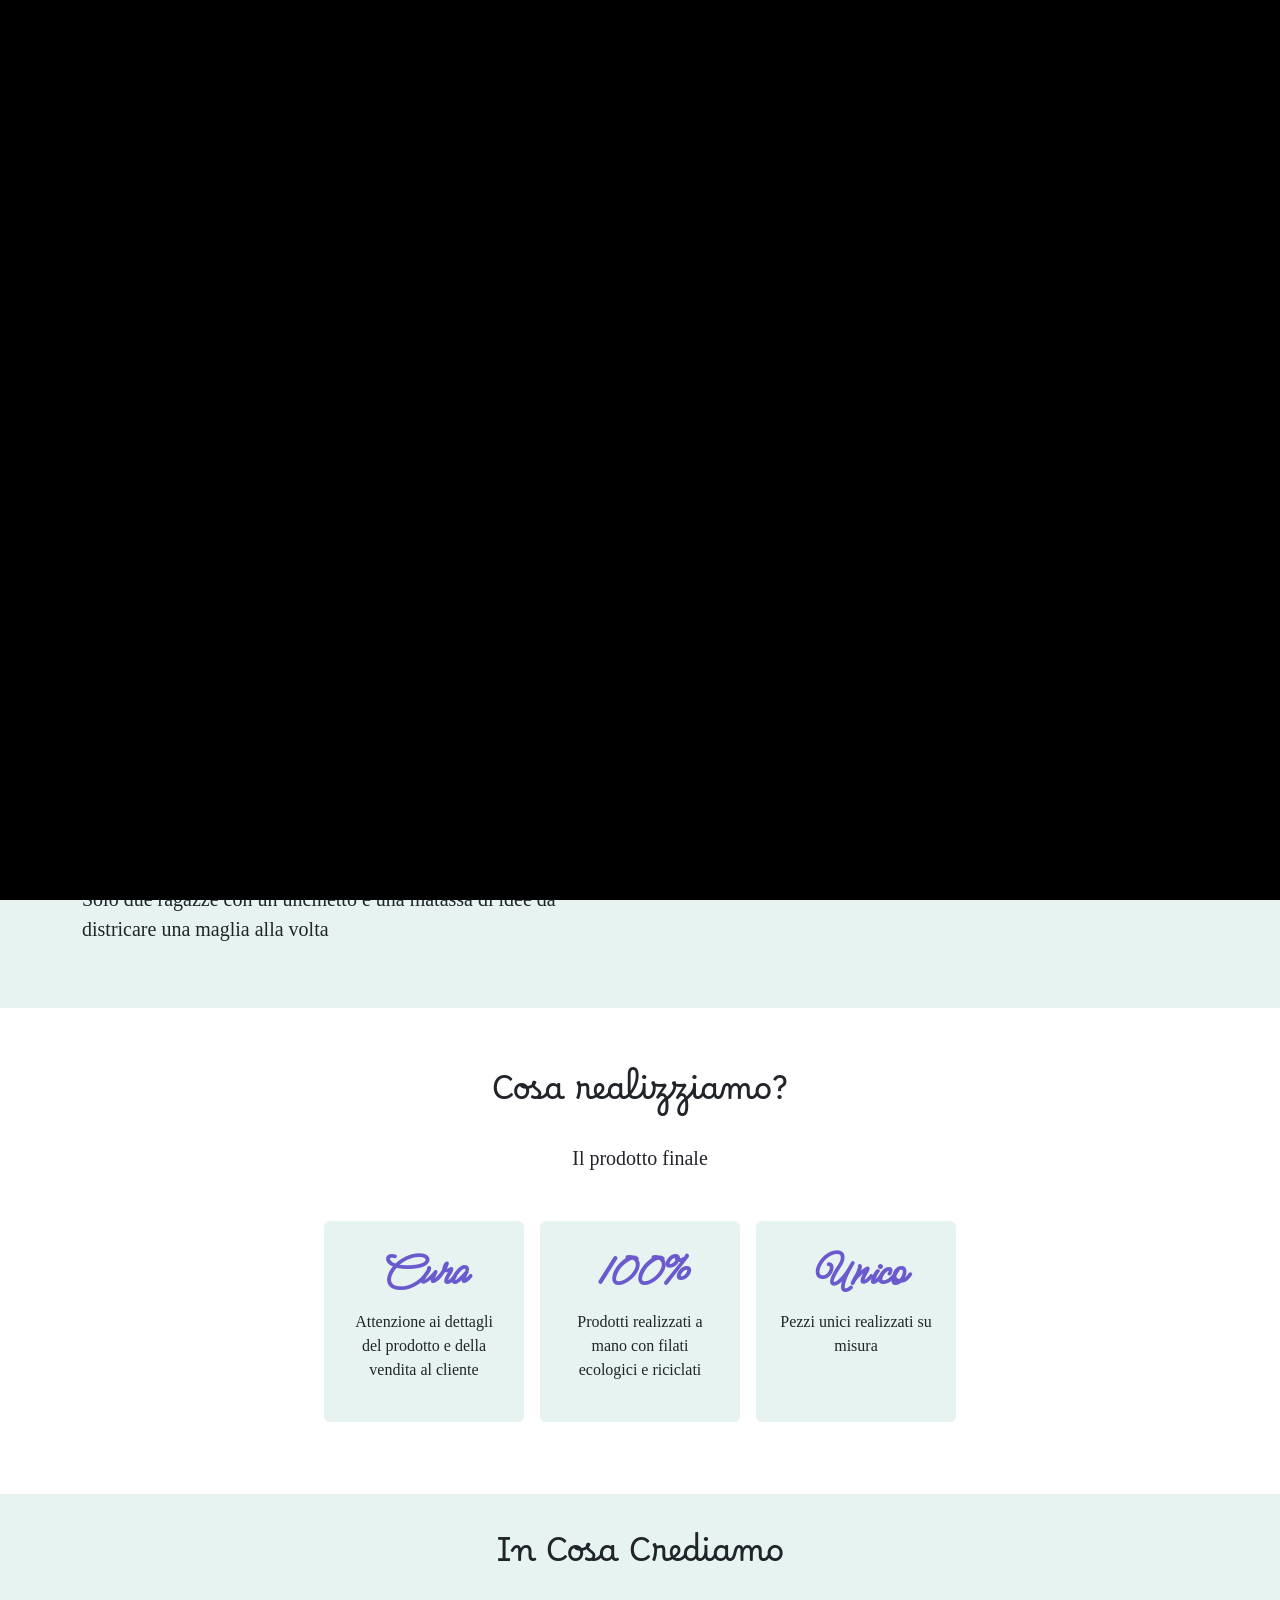
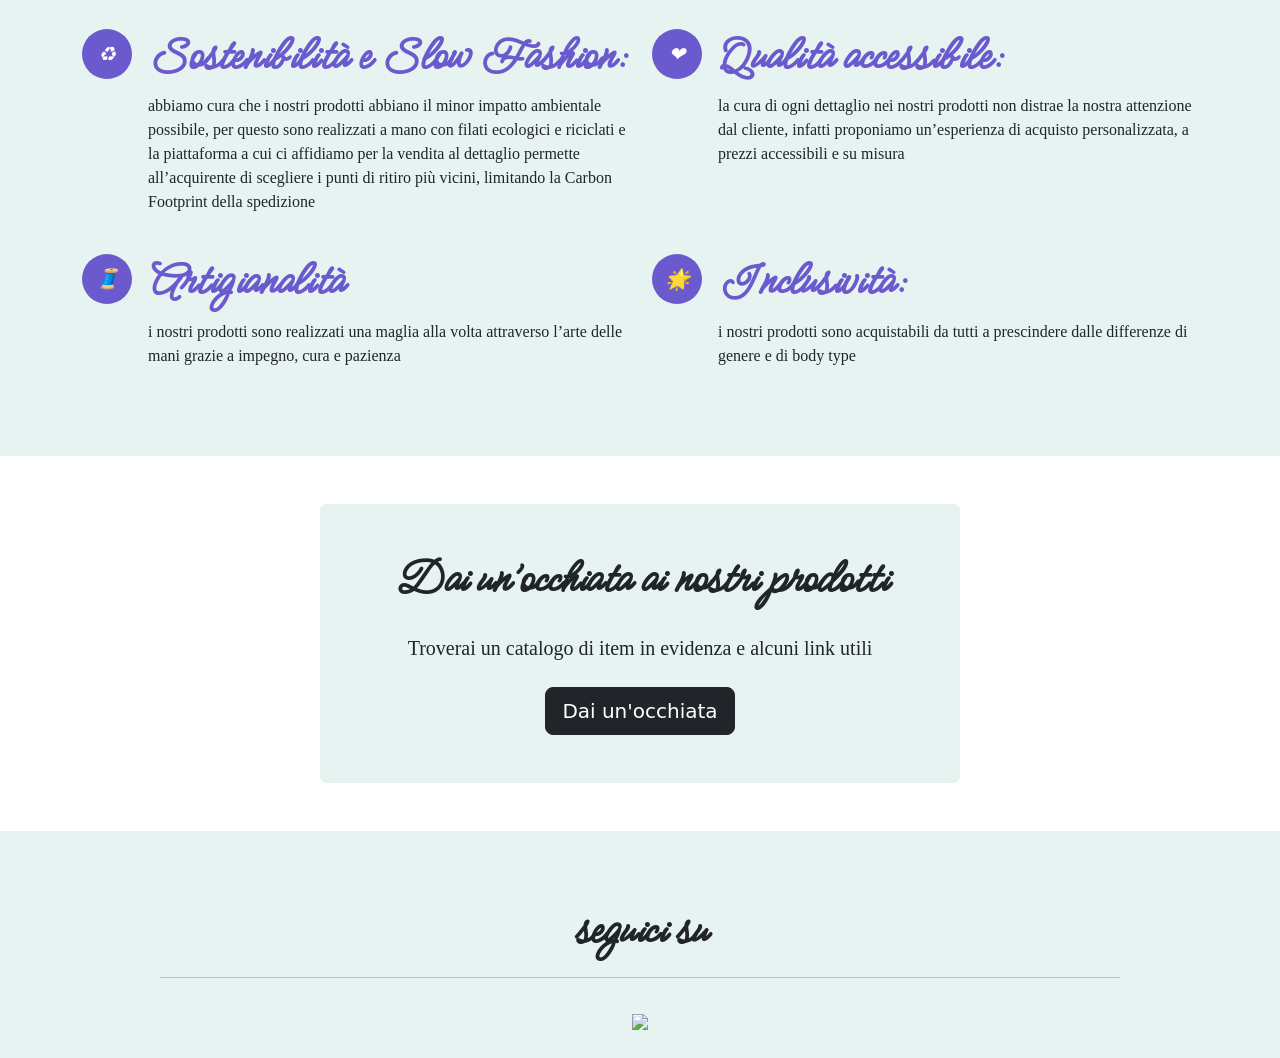
==== commit 68b75c89: "modifiche a testi e al colore dei div" ====
--- a/index.html
+++ b/index.html
@@ -88,7 +88,7 @@
         <div class="container">
         <div class="row justify-content-center">
             <div class="col-lg-8 text-center">
-            <h2 class="meow-script-regular mb-4">Cosa realizziamo?</h2>
+            <h2 class="borel-text mb-4">Cosa realizziamo?</h2>
             <p class="lead mb-4 tinosText">Il prodotto finale</p>
             <div class="d-flex flex-wrap justify-content-center gap-3 mt-5">
                 <div class="text-center p-4 rounded bg-cream" style="max-width: 200px;">
@@ -124,7 +124,7 @@
               </div>
             </div>
             <div class="flex-grow-1 ms-3">
-              <h5 class="mt-0 meow-script-regular">Sostenibilità e Slow Fashion:</h5>
+              <h5 class="mt-0 meow-script-regular text-lilla">Sostenibilità e Slow Fashion:</h5>
               <p class="tinosText">abbiamo cura che i nostri prodotti abbiano il minor impatto
                 ambientale possibile, per questo sono realizzati a mano con filati ecologici e riciclati e la
                 piattaforma a cui ci affidiamo per la vendita al dettaglio permette all’acquirente di scegliere i punti
@@ -140,7 +140,7 @@
               </div>
             </div>
             <div class="flex-grow-1 ms-3">
-              <h5 class="mt-0 meow-script-regular">Qualità accessibile:</h5>
+              <h5 class="mt-0 meow-script-regular text-lilla">Qualità accessibile:</h5>
               <p class="tinosText"> la cura di ogni dettaglio nei nostri prodotti non distrae la nostra attenzione dal
                 cliente, infatti proponiamo un’esperienza di acquisto personalizzata, a prezzi accessibili e su misura </p>
             </div>
@@ -154,7 +154,7 @@
               </div>
             </div>
             <div class="flex-grow-1 ms-3">
-              <h5 class="mt-0 meow-script-regular">Artigianalità</h5>
+              <h5 class="mt-0 meow-script-regular text-lilla">Artigianalità</h5>
               <p class="tinosText">i nostri prodotti sono realizzati una maglia alla volta attraverso l’arte delle mani grazie
                 a impegno, cura e pazienza</p>
             </div>
@@ -168,7 +168,7 @@
               </div>
             </div>
             <div class="flex-grow-1 ms-3">
-              <h5 class="mt-0 meow-script-regular">Inclusività:</h5>
+              <h5 class="mt-0 meow-script-regular text-lilla">Inclusività:</h5>
               <p class="tinosText">i nostri prodotti sono acquistabili da tutti a prescindere dalle differenze di genere e di
                 body type</p>
             </div>
--- a/style.css
+++ b/style.css
@@ -4,7 +4,7 @@
 
 .hero {
     height: 60vh;
-    background: linear-gradient(to bottom, #6356b3, #fefaf0);
+    background: linear-gradient(to bottom, #6356b3, #e6f3f0);
   }
 
 /*FONT*/
@@ -33,7 +33,7 @@
 
 /*NAVBAR*/
 .custom-navbar {
-    background-color: rgba(255, 255, 255, 0.95);
+    background-color: #e6f3f0;
     box-shadow: 0 2px 10px rgba(0, 0, 0, 0.1);
   }
 
@@ -67,7 +67,7 @@
     font-size: 1.5rem;
   }
   .bg-cream {
-    background-color: #fefaf0; /* Crema */
+    background-color: #e6f3f0; /* Crema */
   }
   .bg-lilla {
     background-color: #6a5acd; /* Lilla */
@@ -168,7 +168,6 @@
       max-width: none;    
   }
   
-  /* Il resto del tuo CSS rimane invariato */
   @media (max-width: 768px) {
    .splash-video {
    width: auto;
@@ -177,3 +176,7 @@
    max-height: 100%;
    }
   }
+
+
+  /*hover per le card*/
+  
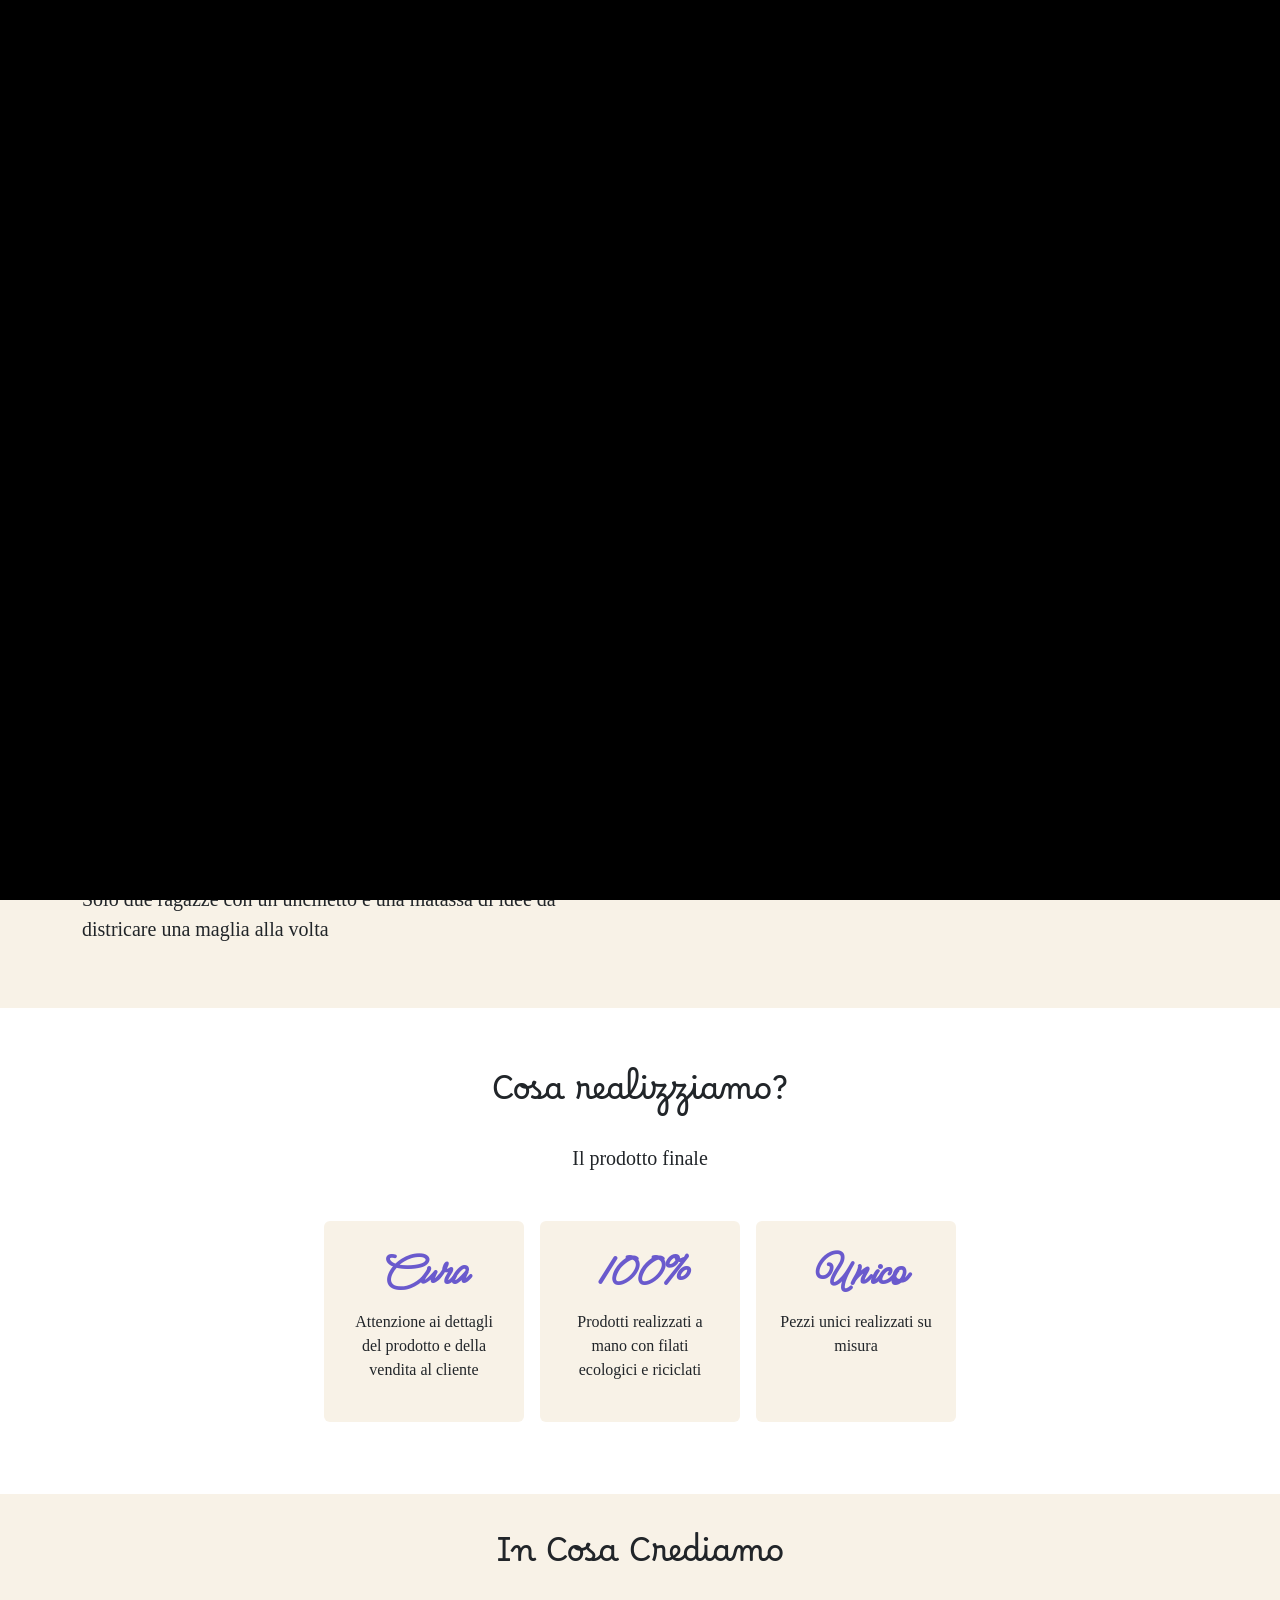
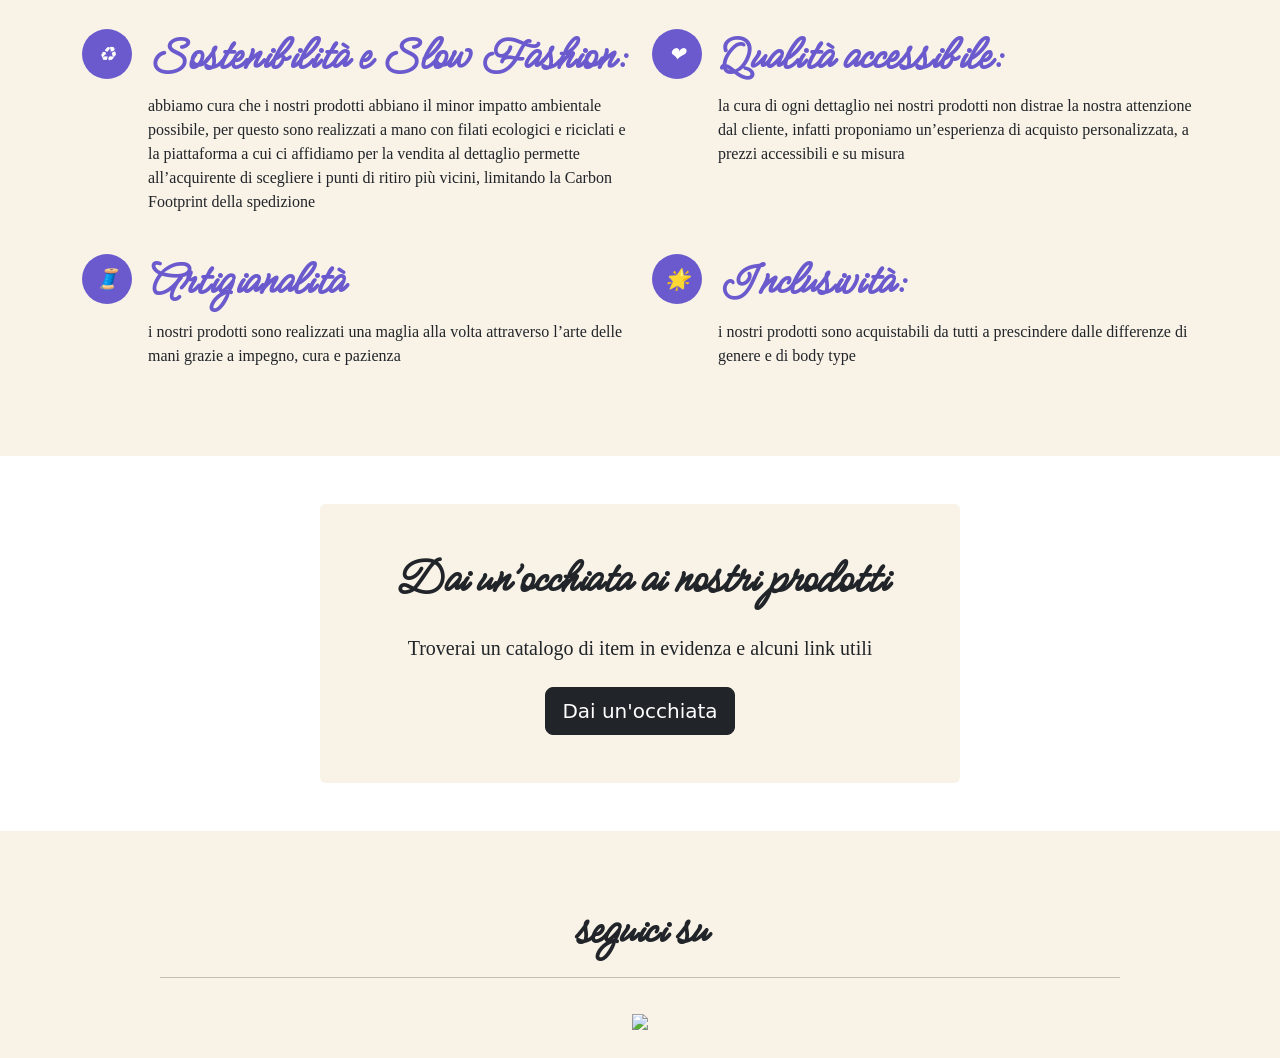
==== commit 3d28926a: "modifiche ai colori dei div" ====
--- a/index.html
+++ b/index.html
@@ -34,7 +34,7 @@
         <div class="container-fluid">
           <!-- Brand -->
           <a class="navbar-brand d-flex align-items-center" href="#">
-            <img id="logo-crochet" src="./images/Double Crochet (1).png" alt="Logo" class="logo me-2">
+            <img id="logo-crochet" src="./images/Double CrochetAlt.jpg" alt="Logo" class="logo me-2">
             <span class="meow-script-regular brand-text">Double Crochet</span>
           </a>
     
--- a/style.css
+++ b/style.css
@@ -4,7 +4,7 @@
 
 .hero {
     height: 60vh;
-    background: linear-gradient(to bottom, #6356b3, #e6f3f0);
+    background: linear-gradient(to bottom, #6356b3, #f8f2e7);
   }
 
 /*FONT*/
@@ -33,7 +33,7 @@
 
 /*NAVBAR*/
 .custom-navbar {
-    background-color: #e6f3f0;
+    background-color: #f8f2e7;
     box-shadow: 0 2px 10px rgba(0, 0, 0, 0.1);
   }
 
@@ -67,7 +67,7 @@
     font-size: 1.5rem;
   }
   .bg-cream {
-    background-color: #e6f3f0; /* Crema */
+    background-color: #f8f2e7; /* Crema */
   }
   .bg-lilla {
     background-color: #6a5acd; /* Lilla */
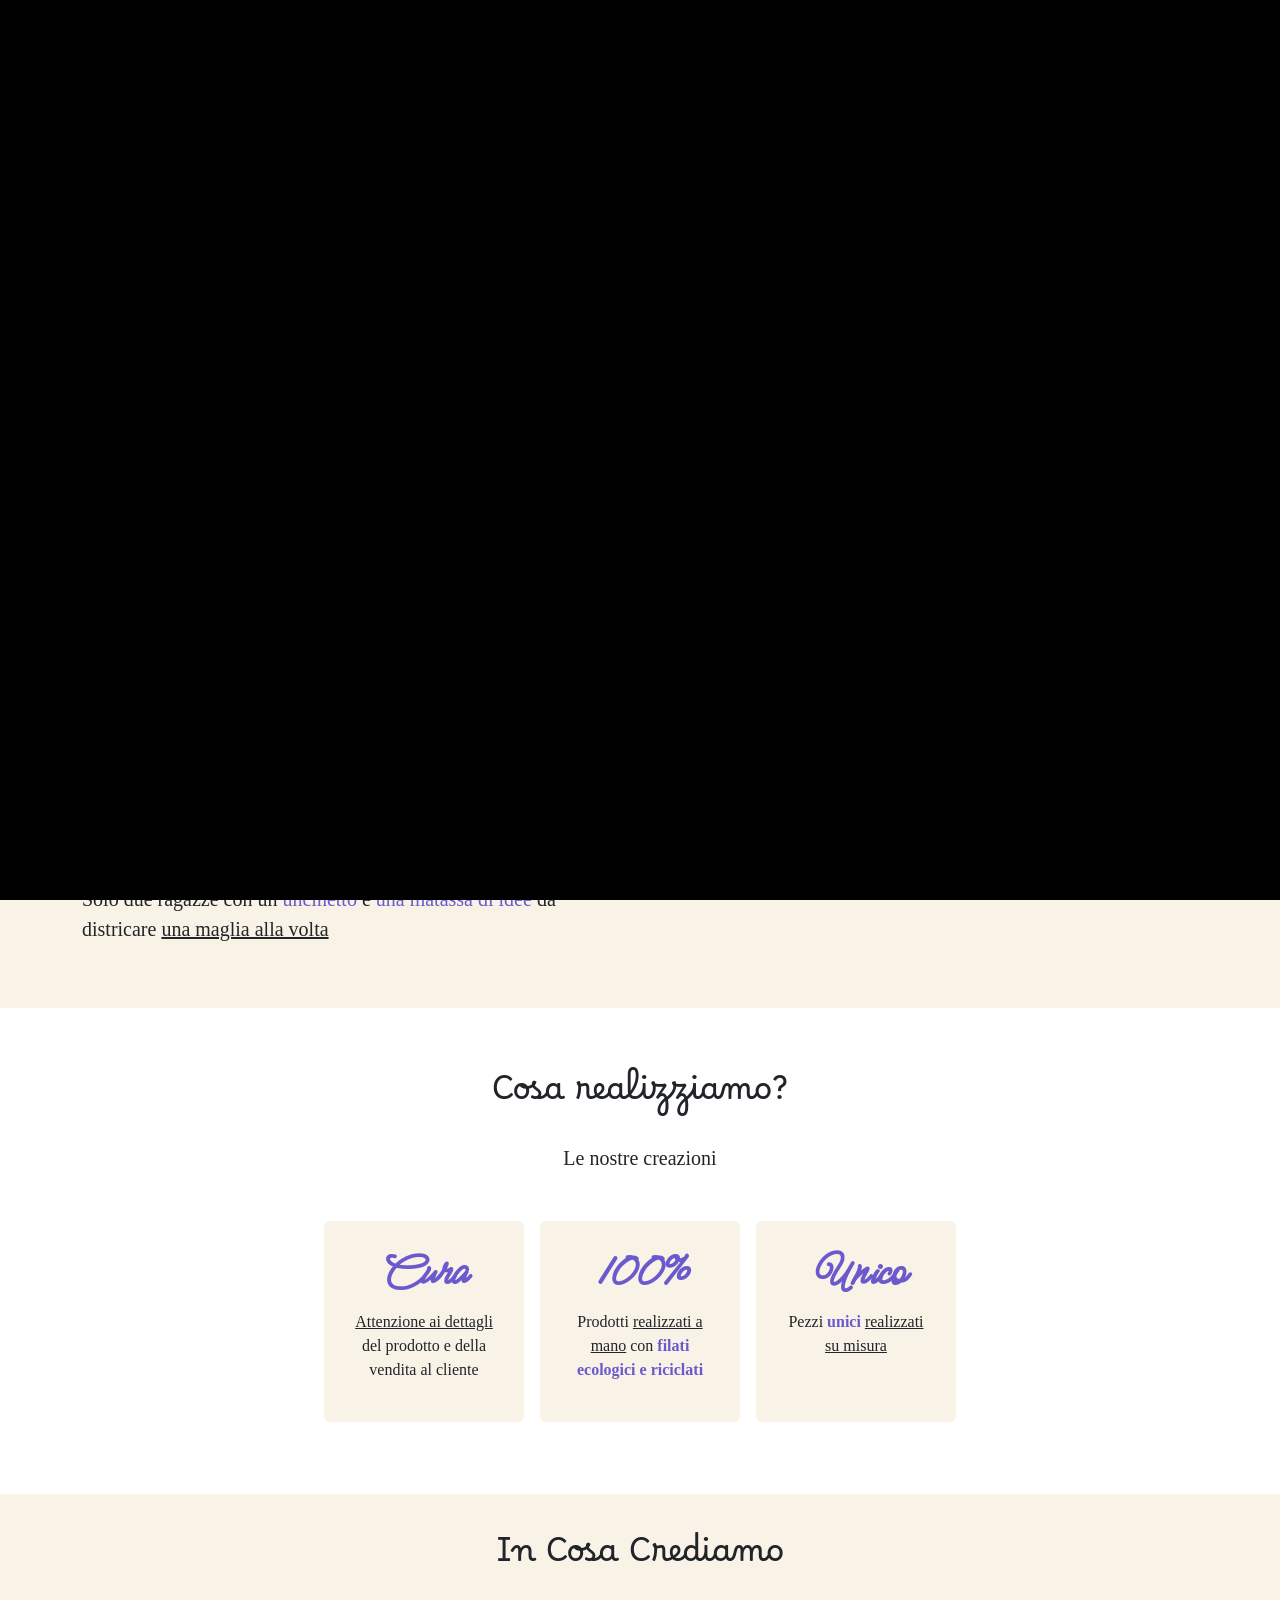
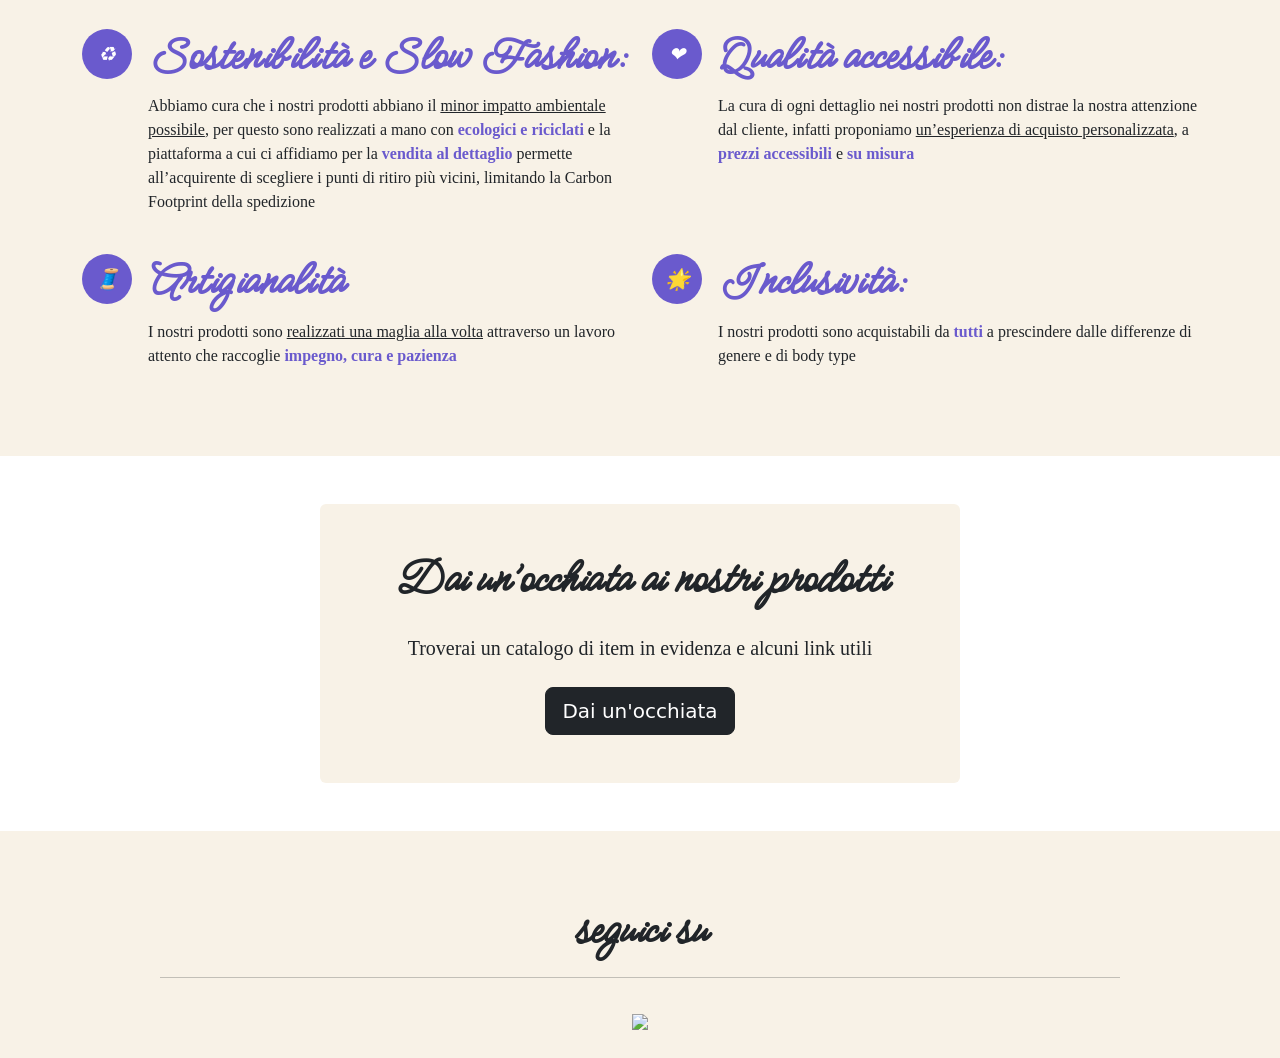
==== commit 5aa019d5: "modificate i paragrafi con testi colorati e sottolineature" ====
--- a/index.html
+++ b/index.html
@@ -77,7 +77,7 @@
           <div class="row align-items-center">
             <div class="col-md-6">
               <h1 class="meow-script-regular display-4 mb-4">About Us</h1>
-              <p class="lead tinosText">Solo due ragazze con un uncinetto e una matassa di idee da districare una maglia alla volta</p>
+              <p class="lead tinosText">Solo due ragazze con un <b class="text-lilla">uncinetto</b> e <b class="text-lilla">una matassa di idee</b> da districare <u>una maglia alla volta</u></p>
             </div>
           </div>
         </div>
@@ -89,20 +89,20 @@
         <div class="row justify-content-center">
             <div class="col-lg-8 text-center">
             <h2 class="borel-text mb-4">Cosa realizziamo?</h2>
-            <p class="lead mb-4 tinosText">Il prodotto finale</p>
+            <p class="lead mb-4 tinosText">Le nostre creazioni</p>
             <div class="d-flex flex-wrap justify-content-center gap-3 mt-5">
                 <div class="text-center p-4 rounded bg-cream" style="max-width: 200px;">
                 <h3 class="text-lilla meow-script-regular">Cura</h3>
-                <p class="tinosText">Attenzione ai dettagli del prodotto e della vendita al cliente</p>
+                <p class="tinosText"><u>Attenzione ai dettagli</u> del prodotto e della vendita al cliente</p>
                 </div>
                 <div class="text-center p-4 rounded bg-cream" style="max-width: 200px;">
                 <h3 class="text-lilla meow-script-regular">100%</h3>
-                <p class="tinosText">Prodotti realizzati a mano con filati ecologici e riciclati
+                <p class="tinosText">Prodotti <u>realizzati a mano</u> con <b class="text-lilla">filati ecologici e riciclati</b>
                 </p>
                 </div>
                 <div class="text-center p-4 rounded bg-cream" style="max-width: 200px;">
                 <h3 class="text-lilla meow-script-regular">Unico</h3>
-                <p class="tinosText">Pezzi unici realizzati su misura
+                <p class="tinosText">Pezzi <b class="text-lilla">unici</b> <u>realizzati su misura</u>
                 </p>
                 </div>
             </div>
@@ -125,9 +125,9 @@
             </div>
             <div class="flex-grow-1 ms-3">
               <h5 class="mt-0 meow-script-regular text-lilla">Sostenibilità e Slow Fashion:</h5>
-              <p class="tinosText">abbiamo cura che i nostri prodotti abbiano il minor impatto
-                ambientale possibile, per questo sono realizzati a mano con filati ecologici e riciclati e la
-                piattaforma a cui ci affidiamo per la vendita al dettaglio permette all’acquirente di scegliere i punti
+              <p class="tinosText">Abbiamo cura che i nostri prodotti abbiano il <u>minor impatto
+                ambientale possibile</u>, per questo sono realizzati a mano con <b class="text-lilla"> ecologici e riciclati</b> e la
+                piattaforma a cui ci affidiamo per la <b class="text-lilla">vendita al dettaglio</b> permette all’acquirente di scegliere i punti
                 di ritiro più vicini, limitando la Carbon Footprint della spedizione</p>
             </div>
           </div>
@@ -141,8 +141,8 @@
             </div>
             <div class="flex-grow-1 ms-3">
               <h5 class="mt-0 meow-script-regular text-lilla">Qualità accessibile:</h5>
-              <p class="tinosText"> la cura di ogni dettaglio nei nostri prodotti non distrae la nostra attenzione dal
-                cliente, infatti proponiamo un’esperienza di acquisto personalizzata, a prezzi accessibili e su misura </p>
+              <p class="tinosText">La cura di ogni dettaglio nei nostri prodotti non distrae la nostra attenzione dal
+                cliente, infatti proponiamo <u>un’esperienza di acquisto personalizzata</u>, a <b class="text-lilla">prezzi accessibili</b> e <b class="text-lilla">su misura</b> </p>
             </div>
           </div>
         </div>
@@ -155,8 +155,8 @@
             </div>
             <div class="flex-grow-1 ms-3">
               <h5 class="mt-0 meow-script-regular text-lilla">Artigianalità</h5>
-              <p class="tinosText">i nostri prodotti sono realizzati una maglia alla volta attraverso l’arte delle mani grazie
-                a impegno, cura e pazienza</p>
+              <p class="tinosText">I nostri prodotti sono <u>realizzati una maglia alla volta</u> attraverso un lavoro attento che raccoglie 
+                <b class="text-lilla">impegno, cura e pazienza</b></p>
             </div>
           </div>
         </div>
@@ -169,7 +169,7 @@
             </div>
             <div class="flex-grow-1 ms-3">
               <h5 class="mt-0 meow-script-regular text-lilla">Inclusività:</h5>
-              <p class="tinosText">i nostri prodotti sono acquistabili da tutti a prescindere dalle differenze di genere e di
+              <p class="tinosText">I nostri prodotti sono acquistabili da <b class="text-lilla">tutti</b> a prescindere dalle differenze di genere e di
                 body type</p>
             </div>
           </div>
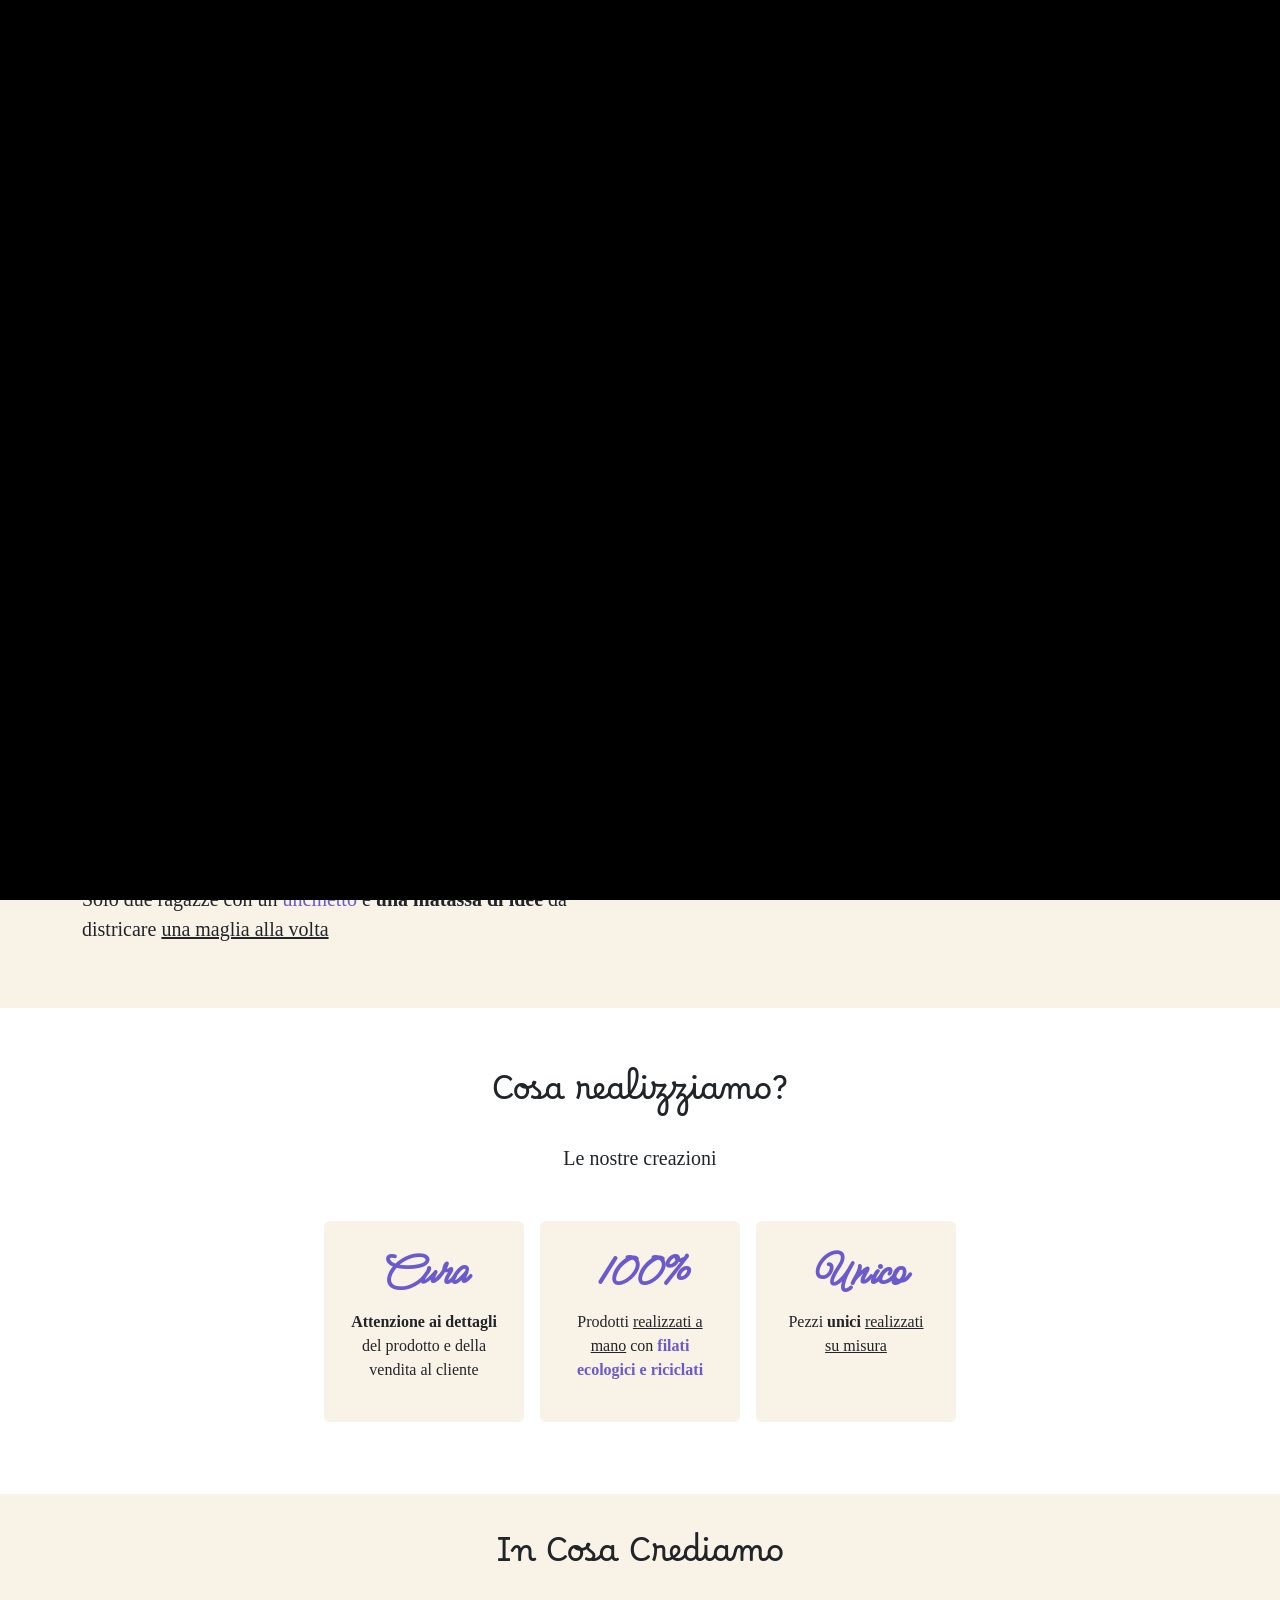
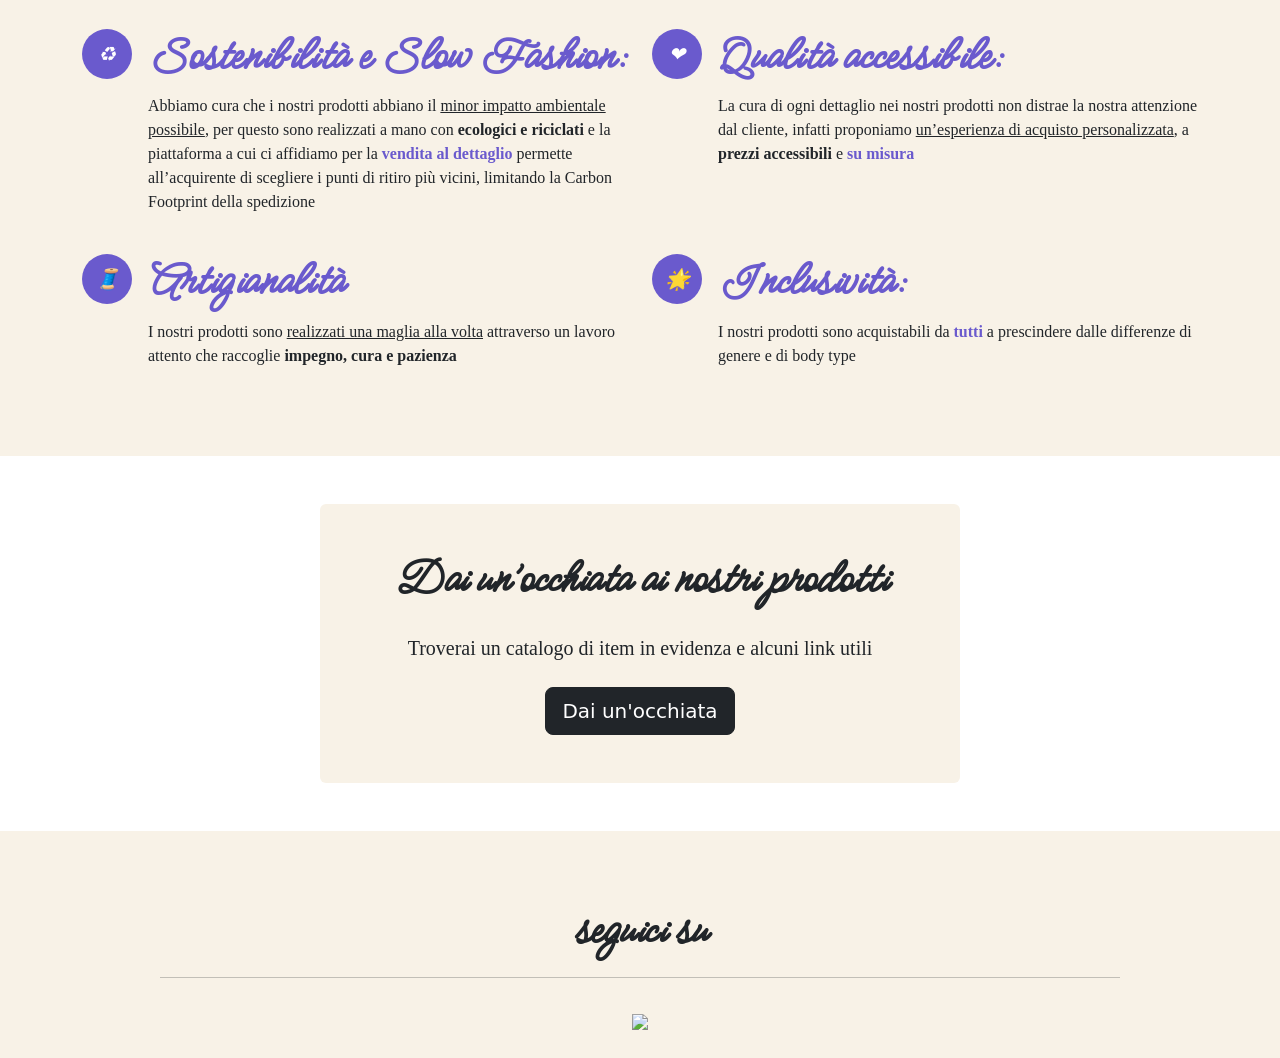
==== commit 3a018f2e: "modifiche a testi della pagina index" ====
--- a/index.html
+++ b/index.html
@@ -65,8 +65,8 @@
           </div>
         </div>
       </nav>
-      <!--motto-->
-    <div id="home" class=" mx-auto mt-1 my-auto text-center border border-top-0 rounded rounded-1 " style="--bs-border-opacity: .5;">
+      
+    <div id="home" class=" mx-auto mt-1 my-auto text-center border border-top-0 rounded rounded-1 w-75" style="--bs-border-opacity: .5;">
         <div class="hero d-flex flex-column justify-content-center align-items-center text-center contentDiv">
             <h1 class="meow-script-regular display-4 text-white"> Una matassa di idee da districare una maglia alla volta</h1>
         </div>
@@ -77,7 +77,7 @@
           <div class="row align-items-center">
             <div class="col-md-6">
               <h1 class="meow-script-regular display-4 mb-4">About Us</h1>
-              <p class="lead tinosText">Solo due ragazze con un <b class="text-lilla">uncinetto</b> e <b class="text-lilla">una matassa di idee</b> da districare <u>una maglia alla volta</u></p>
+              <p class="lead tinosText">Solo due ragazze con un <b class="text-lilla">uncinetto</b> e <strong style="font-weight: 700 !important;">una matassa di idee</strong> da districare <u>una maglia alla volta</u></p>
             </div>
           </div>
         </div>
@@ -93,7 +93,7 @@
             <div class="d-flex flex-wrap justify-content-center gap-3 mt-5">
                 <div class="text-center p-4 rounded bg-cream" style="max-width: 200px;">
                 <h3 class="text-lilla meow-script-regular">Cura</h3>
-                <p class="tinosText"><u>Attenzione ai dettagli</u> del prodotto e della vendita al cliente</p>
+                <p class="tinosText"><strong style="font-weight: 700 !important;">Attenzione ai dettagli</strong> del prodotto e della vendita al cliente</p>
                 </div>
                 <div class="text-center p-4 rounded bg-cream" style="max-width: 200px;">
                 <h3 class="text-lilla meow-script-regular">100%</h3>
@@ -102,7 +102,7 @@
                 </div>
                 <div class="text-center p-4 rounded bg-cream" style="max-width: 200px;">
                 <h3 class="text-lilla meow-script-regular">Unico</h3>
-                <p class="tinosText">Pezzi <b class="text-lilla">unici</b> <u>realizzati su misura</u>
+                <p class="tinosText">Pezzi <strong style="font-weight: 700 !important;">unici</strong> <u>realizzati su misura</u>
                 </p>
                 </div>
             </div>
@@ -126,7 +126,7 @@
             <div class="flex-grow-1 ms-3">
               <h5 class="mt-0 meow-script-regular text-lilla">Sostenibilità e Slow Fashion:</h5>
               <p class="tinosText">Abbiamo cura che i nostri prodotti abbiano il <u>minor impatto
-                ambientale possibile</u>, per questo sono realizzati a mano con <b class="text-lilla"> ecologici e riciclati</b> e la
+                ambientale possibile</u>, per questo sono realizzati a mano con <strong style="font-weight: 700 !important;"> ecologici e riciclati</strong> e la
                 piattaforma a cui ci affidiamo per la <b class="text-lilla">vendita al dettaglio</b> permette all’acquirente di scegliere i punti
                 di ritiro più vicini, limitando la Carbon Footprint della spedizione</p>
             </div>
@@ -142,7 +142,7 @@
             <div class="flex-grow-1 ms-3">
               <h5 class="mt-0 meow-script-regular text-lilla">Qualità accessibile:</h5>
               <p class="tinosText">La cura di ogni dettaglio nei nostri prodotti non distrae la nostra attenzione dal
-                cliente, infatti proponiamo <u>un’esperienza di acquisto personalizzata</u>, a <b class="text-lilla">prezzi accessibili</b> e <b class="text-lilla">su misura</b> </p>
+                cliente, infatti proponiamo <u>un’esperienza di acquisto personalizzata</u>, a <strong style="font-weight: 700 !important;">prezzi accessibili</strong> e <b class="text-lilla">su misura</b> </p>
             </div>
           </div>
         </div>
@@ -156,7 +156,7 @@
             <div class="flex-grow-1 ms-3">
               <h5 class="mt-0 meow-script-regular text-lilla">Artigianalità</h5>
               <p class="tinosText">I nostri prodotti sono <u>realizzati una maglia alla volta</u> attraverso un lavoro attento che raccoglie 
-                <b class="text-lilla">impegno, cura e pazienza</b></p>
+                <strong style="font-weight: 700 !important;">impegno, cura e pazienza</strong></p>
             </div>
           </div>
         </div>
--- a/style.css
+++ b/style.css
@@ -1,20 +1,23 @@
+/* ------------------ LAYOUT BASE ------------------ */
+
 body {
-    padding-top: calc(60px + 1.5rem); /* altezza stimata della navbar */
-}  
+  padding-top: 80px; /* altezza navbar desktop */
+}
 
 .hero {
-    height: 60vh;
-    background: linear-gradient(to bottom, #6356b3, #f8f2e7);
-  }
+  height: 60vh;
+  background: linear-gradient(to bottom, #6356b3, #f8f2e7);
+}
 
-/*FONT*/
+/* ------------------ FONT ------------------ */
+
 .borel-text {
-    font-family: 'Borel', cursive;
-  }
+  font-family: "Borel", cursive;
+}
 
 .tinosText {
   font-family: "Tinos", serif;
-}  
+}
 
 .meow-script-regular {
   font-family: "Meow Script", cursive;
@@ -23,160 +26,163 @@
   font-size: 48px;
 }
 
-@media (max-width: 768px) {
-  .meow-script-regular {
-    /* Riduci la dimensione */
-    font-size: 32px; 
+/* ------------------ NAVBAR ------------------ */
+
+.custom-navbar {
+  background-color: #f8f2e7;
+  box-shadow: 0 2px 10px rgba(0, 0, 0, 0.1);
+}
+
+.logo {
+  height: 40px;
+}
+
+.brand-text {
+  color: #6a5acd;
+  font-size: 1.5rem;
+}
+
+/* ------------------ COLORI ------------------ */
+
+.bg-cream {
+  background-color: #f8f2e7;
+}
+
+.bg-lilla {
+  background-color: #6a5acd;
+}
+
+.text-lilla {
+  color: #6a5acd;
+}
+
+.border-lilla,
+.about-line {
+  border-color: #6a5acd !important;
+}
+
+/* BOTTONI */
+
+.btn-primary {
+  background-color: #6a5acd;
+  border-color: #6a5acd;
+}
+
+.btn-outline-primary {
+  color: #6a5acd;
+  border-color: #6a5acd;
+}
+
+.btn-outline-primary:hover {
+  background-color: #6a5acd;
+  color: white;
+}
+
+/* ------------------ ICONE ------------------ */
+
+.social-icon {
+  transition: transform 0.3s;
+}
+
+.social-icon:hover {
+  transform: scale(1.1);
+}
+
+/* ------------------ OMBRE ------------------ */
+
+.ombra1 {
+  border: 1px solid black;
+  padding: 10px;
+  box-shadow: 2px 4px 8px rgba(0, 0, 0, 0.1);
+}
+
+/* ------------------ SPLASH SCREEN ------------------ */
+
+#splash-screen {
+  position: fixed;
+  top: 0;
+  left: 0;
+  width: 100vw;
+  height: 100vh;
+  background-color: #000;
+  z-index: 9999;
+
+  display: flex;
+  justify-content: center;
+  align-items: center;
+
+  overflow: hidden;
+
+  opacity: 1;
+  visibility: visible;
+  transition: opacity 0.5s ease-out, visibility 0.5s;
+}
+
+#splash-screen.fade-out {
+  opacity: 0;
+  visibility: hidden;
+}
+
+/* ------------------ VIDEO SPLASH ------------------ */
+
+.mobile-video {
+  display: none;
+}
+
+.splash-video {
+  width: 100%;
+  max-width: 800px;
+  height: auto;
+  object-fit: contain;
+}
+
+.desktop-video.splash-video {
+  width: 100%;
+  height: 100%;
+  max-width: none;
+  object-fit: cover;
+}
+
+/* ------------------ RESPONSIVE ------------------ */
+
+@media (max-width: 1000px) {
+  .desktop-video {
+    display: none;
+  }
+
+  .mobile-video {
+    display: block;
   }
 }
 
-
-/*NAVBAR*/
-.custom-navbar {
-    background-color: #f8f2e7;
-    box-shadow: 0 2px 10px rgba(0, 0, 0, 0.1);
-  }
-
-  /* Spazio sotto la navbar per evitare che copra i contenuti */
-    body {
-        padding-top: 80px;             /* uguale all’altezza navbar */
-    }
-
-    /* Responsive */
 @media (max-width: 768px) {
-    .logo {
-      height: 50px;
-    }
-    .brand-text {
-      font-size: 1.4rem;
-    }
-    body {
-      padding-top: 50px;           /* navbar più bassa in mobile */
-    }
-  }
-
-  @media (max-width: 768px) {
-    #logo-crochet {
-        display: none !important;
-    }
-  }
-
-  /*COLORI*/
-  .brand-text {
-    color: #6a5acd; /* Lilla */
-    font-size: 1.5rem;
-  }
-  .bg-cream {
-    background-color: #f8f2e7; /* Crema */
-  }
-  .bg-lilla {
-    background-color: #6a5acd; /* Lilla */
-  }
-  .text-lilla {
-    color: #6a5acd;
-  }
-  .border-lilla {
-    border-color: #6a5acd !important;
-  }
-  .about-line {
-    border-color: #6a5acd !important;
-  }
-  .btn-primary {
-    background-color: #6a5acd;
-    border-color: #6a5acd;
-  }
-  .btn-outline-primary {
-    color: #6a5acd;
-    border-color: #6a5acd;
-  }
-  .btn-outline-primary:hover {
-    background-color: #6a5acd;
-    color: white;
-  }
-
-  /*ICONE E LOGHI*/
-  .social-icon {
-    transition: transform 0.3s;
-  }
-  .social-icon:hover {
-    transform: scale(1.1);
+  body {
+    padding-top: 50px; /* navbar più bassa su mobile */
   }
 
   .logo {
-    height: 40px;
+    height: 50px;
   }
 
-  /*ombre*/
-  .ombra1 {
-    border: 1px solid black;
-    padding: 10px;
-    box-shadow: 2px 4px 8px rgba(0, 0, 0, 0.1);
+  .brand-text {
+    font-size: 1.4rem;
   }
 
+  .meow-script-regular {
+    font-size: 32px;
+  }
 
-  #splash-screen {
-    position: fixed;
-    top: 0;
-    left: 0;
-    width: 100vw;
-    height: 100vh;
-    background-color: #000;
-    z-index: 9999;
-    display: flex;
-    justify-content: center;
-    align-items: center;
-    overflow: hidden;
-    opacity: 1;
-    visibility: visible;
-    transition: opacity 0.5s ease-out, visibility 0.5s;
+  #logo-crochet {
+    display: none !important;
+  }
+
+  .splash-video {
+    width: auto;
+    height: auto;
+    max-width: 100%;
+    max-height: 100%;
+  }
 }
 
-/* Classe per il fade out */
-#splash-screen.fade-out {
-    opacity: 0;
-    visibility: hidden;
-}
-
-/* Nascondi mobile di default */
-.mobile-video { 
-    display: none; 
-}
-
-/* Mostra solo su mobile */
-@media (max-width: 1000px) {
-    .desktop-video { 
-        display: none; 
-    }
-    .mobile-video { 
-        display: block;
-    }
-}
-
-/* Stili comuni per entrambi i video */
-.splash-video {
-    width: 100%;
-    max-width: 800px;
-    height: auto;
-    object-fit: contain;
-  }
-  
-
-  .desktop-video.splash-video {
-      width: 100%;       
-      height: 100%;       
-      object-fit: cover;  
-      max-width: none;    
-  }
-  
-  @media (max-width: 768px) {
-   .splash-video {
-   width: auto;
-   height: auto;
-   max-width: 100%;
-   max-height: 100%;
-   }
-  }
-
-
-  /*hover per le card*/
+/* ------------------ HOVER CARD ------------------ */
   
